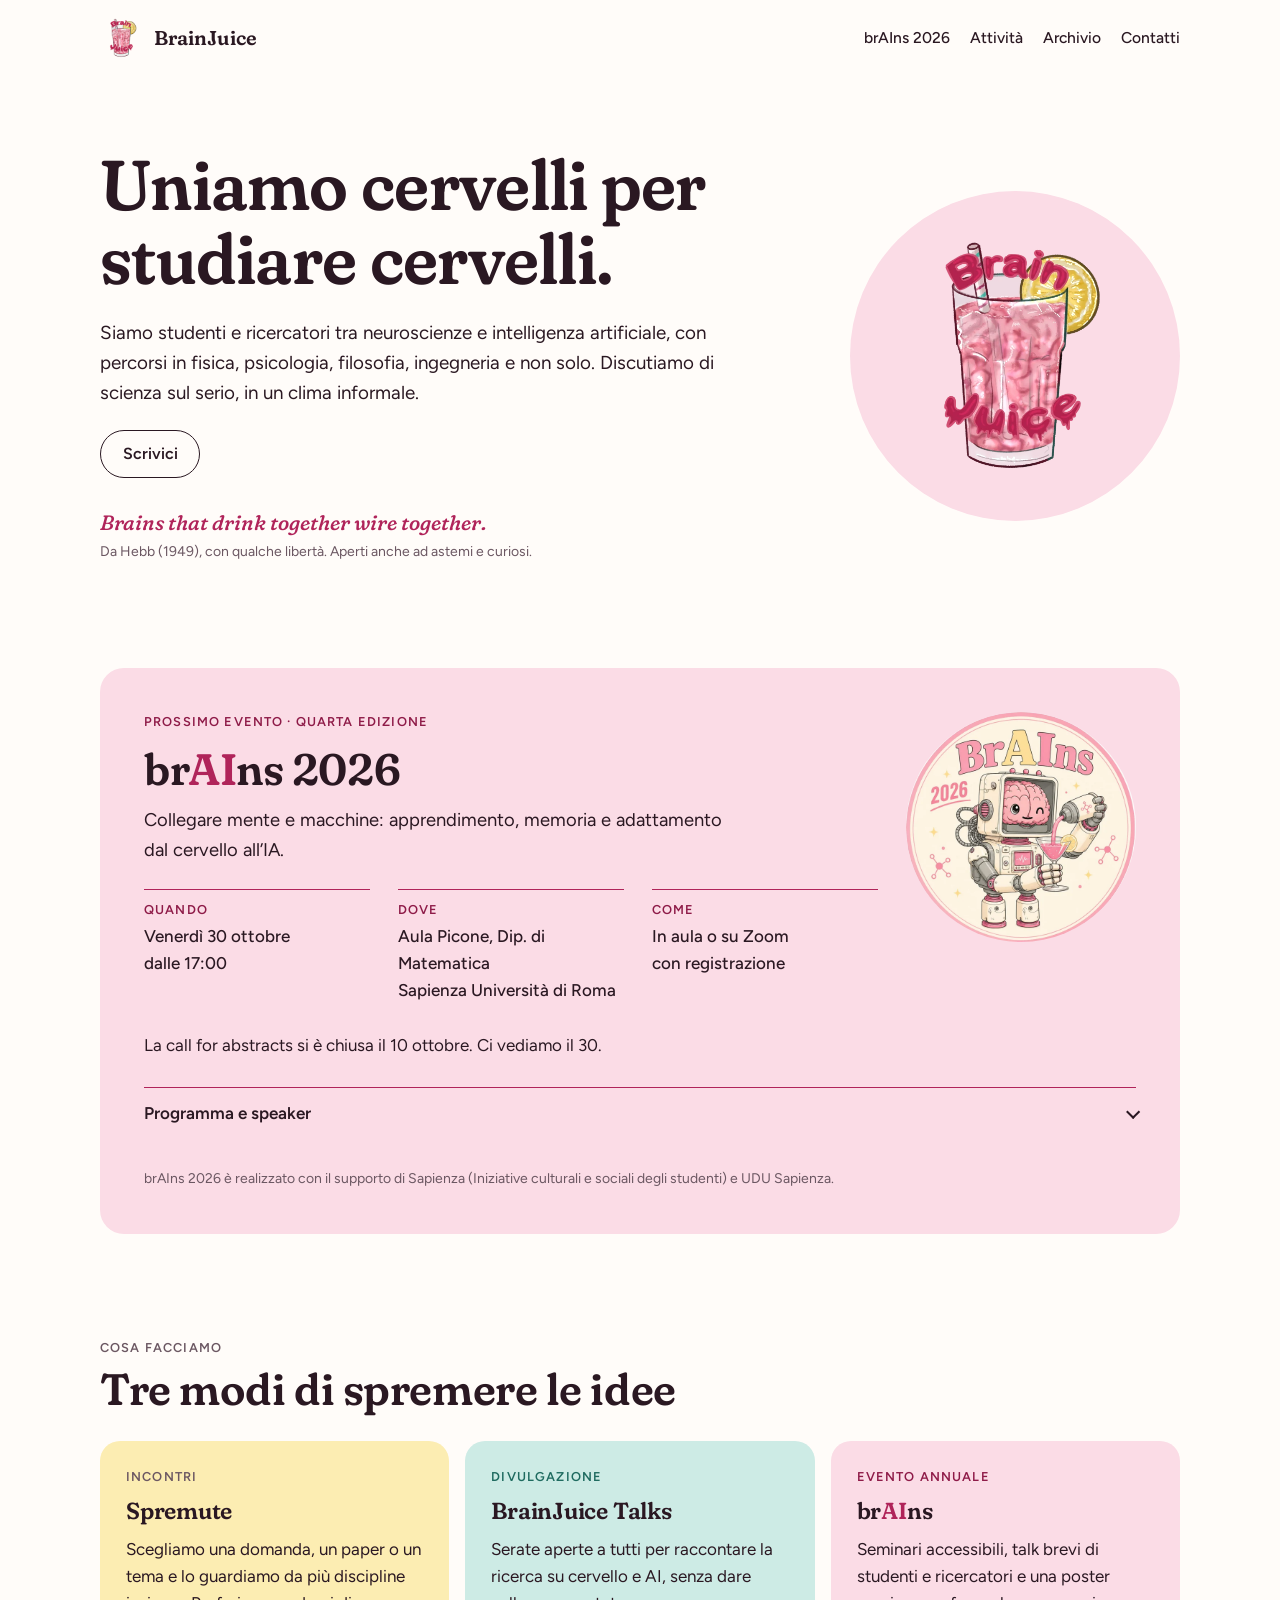
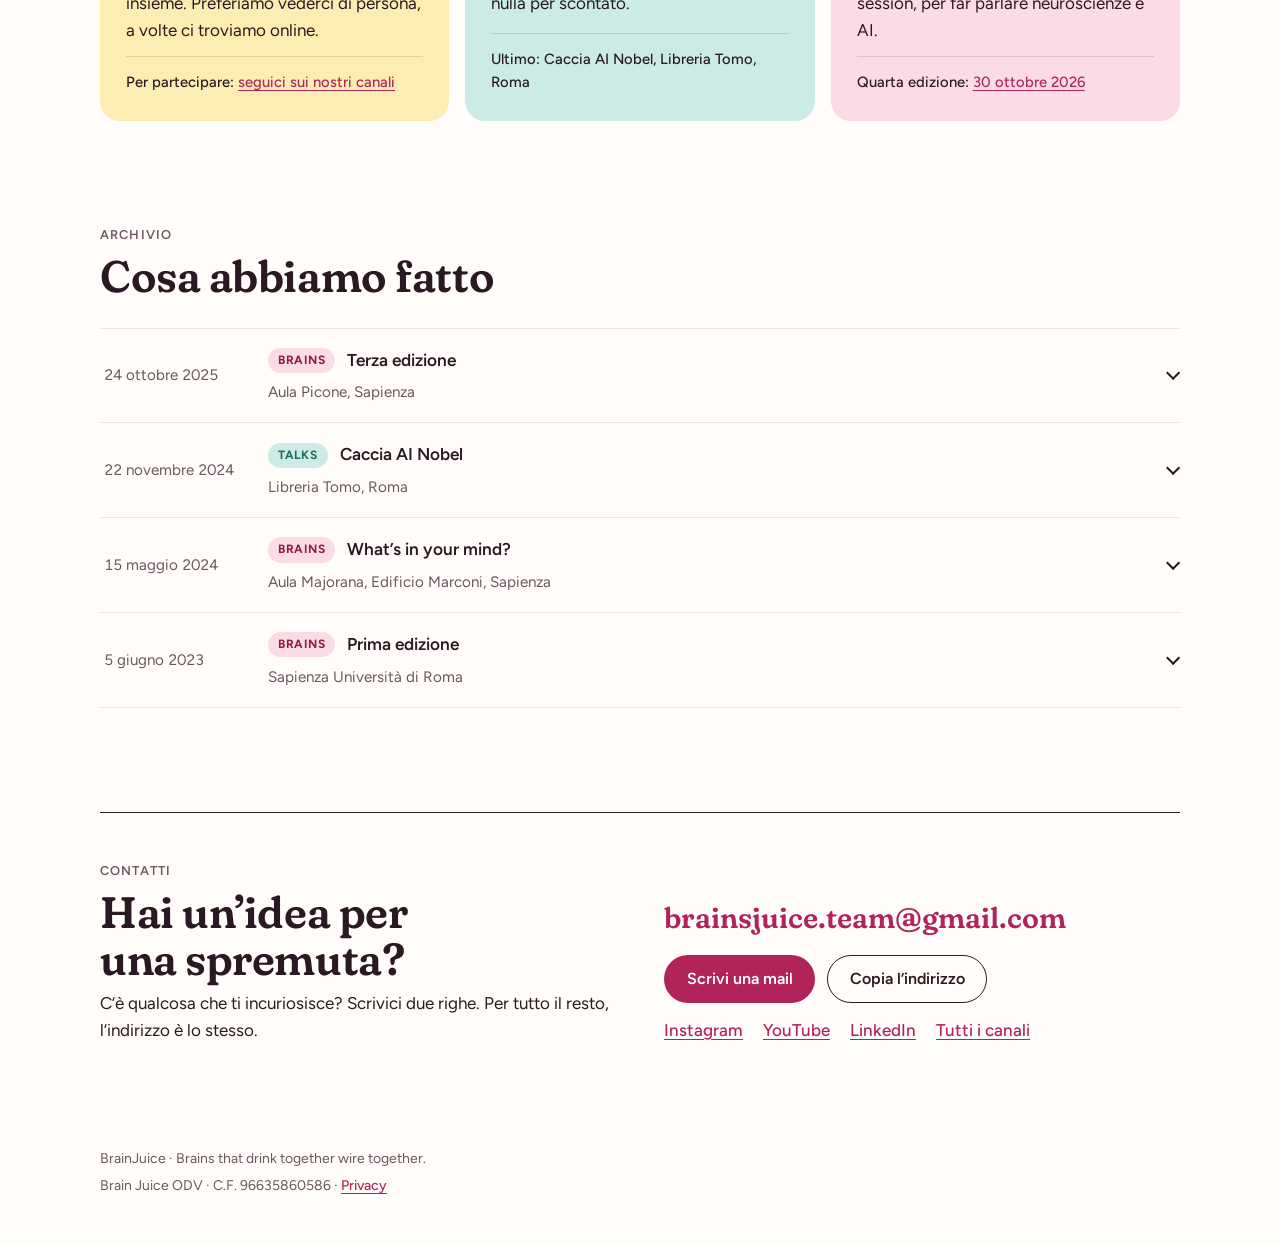
==== index.html @ 9ec5a57c "Reword the contact section around proposing a spremuta The closing section now asks for ideas for a " ====
<!doctype html>
<html lang="it">
<head>
  <meta charset="utf-8">
  <meta name="viewport" content="width=device-width, initial-scale=1, viewport-fit=cover">
  <title>BrainJuice Club</title>
  <meta name="description" content="BrainJuice: studenti e ricercatori tra neuroscienze e intelligenza artificiale. Spremute, BrainJuice Talks e brAIns, l'evento annuale.">
  <meta name="theme-color" content="#FBDCE6">
  <meta property="og:type" content="website">
  <meta property="og:title" content="BrainJuice Club">
  <meta property="og:description" content="Uniamo cervelli per studiare cervelli. Studenti e ricercatori tra neuroscienze e intelligenza artificiale.">
  <meta property="og:url" content="https://brainsjuice.github.io/">
  <meta property="og:image" content="https://brainsjuice.github.io/assets/img/og-image.jpg">
  <link rel="icon" href="assets/img/favicon-32.png" sizes="32x32" type="image/png">
  <link rel="apple-touch-icon" href="assets/img/apple-touch-icon.png">
  <link rel="stylesheet" href="assets/css/style.css">
  <script src="assets/js/main.js" defer></script>
</head>
<body>
<div class="page">
  <header class="site-head" id="top">
    <a class="brand" href="#top"><img src="assets/img/logo.webp" alt="" width="44" height="44">BrainJuice</a>
    <nav aria-label="Sezioni">
      <a href="#brains">brAIns 2026</a>
      <a href="#attivita">Attività</a>
      <a href="#archivio">Archivio</a>
      <a href="#contatti">Contatti</a>
    </nav>
  </header>

  <main class="flow">
    <section class="hero" aria-labelledby="hero-title">
      <div class="hero-text">
        <h1 id="hero-title">Uniamo cervelli per studiare cervelli.</h1>
        <p class="lede">Siamo studenti e ricercatori tra neuroscienze e intelligenza artificiale, con percorsi in fisica, psicologia, filosofia, ingegneria e non solo. Discutiamo di scienza sul serio, in un clima informale.</p>
        <div class="actions">
          <a class="btn btn-primary" href="https://forms.gle/KwpeU439AntMQkzZ6" target="_blank" rel="noopener" data-until="2026-10-30">Prenota il posto a brAIns 2026</a>
          <a class="btn btn-ghost" href="#contatti">Scrivici</a>
        </div>
        <p class="motto"><span lang="en">Brains that drink together wire together.</span><small>Da Hebb (1949), con qualche libertà. Aperti anche ad astemi e curiosi.</small></p>
      </div>
      <div class="hero-mark"><img src="assets/img/logo.webp" width="512" height="512" alt="Logo BrainJuice: un cervello rosa dentro un bicchiere, con cannuccia e fetta di limone"></div>
    </section>

    <!-- PROSSIMO EVENTO
         Date in formato AAAA-MM-GG:
         - data-deadline = scadenza della call for abstracts (dopo quella data la call sparisce e appare il messaggio di chiusura)
         - data-until    = giorno dell'evento (dopo quella data spariscono i pulsanti di prenotazione)
         Quando l'evento è passato, spostalo nell'archivio e aggiorna questo blocco con il successivo. -->
    <section id="brains" class="panel panel-pink" aria-labelledby="brains-title">
      <div class="panel-grid">
        <div class="panel-main">
          <p class="eyebrow">Prossimo evento · quarta edizione</p>
          <h2 id="brains-title">br<span class="ai">AI</span>ns 2026</h2>
          <p class="theme">Collegare mente e macchine: apprendimento, memoria e adattamento dal cervello all’IA.</p>
          <dl class="facts">
            <div><dt>Quando</dt><dd>Venerdì 30 ottobre<br>dalle 17:00</dd></div>
            <div><dt>Dove</dt><dd>Aula Picone, Dip. di Matematica<br>Sapienza Università di Roma</dd></div>
            <div><dt>Come</dt><dd>In aula o su Zoom<br>con registrazione</dd></div>
          </dl>
          <div class="actions" data-until="2026-10-30">
            <a class="btn btn-primary" href="https://forms.gle/KwpeU439AntMQkzZ6" target="_blank" rel="noopener">Prenota il tuo posto</a>
          </div>
          <p class="support" data-until="2026-10-30">I posti in aula sono limitati e vanno in ordine di iscrizione: se l’aula si riempie, si partecipa da remoto. Il link Zoom arriva per mail il giorno prima.</p>
        </div>
        <img class="panel-art" src="assets/img/brains-2026.webp" width="640" height="640" alt="Illustrazione di brAIns 2026: un robot con un cervello sorridente al posto dello schermo versa una bevanda rosa">
      </div>

      <div class="call" data-deadline="2026-10-10" data-copy-scope>
        <div class="call-head"><strong>Call for abstracts aperta</strong><span class="pill">fino al 10 ottobre · <span data-days>mancano 8 giorni</span></span></div>
        <p>Manda titolo e abstract a <span class="email">brainsjuice.team@gmail.com</span>. Nella mail scrivi se vuoi presentare solo un poster o essere considerato anche per uno dei due talk brevi da 10 minuti.</p>
        <div class="actions">
          <a class="btn btn-ghost" href="mailto:brainsjuice.team@gmail.com?subject=Abstract%20brAIns%202026">Scrivi la mail con l’abstract</a>
          <button class="btn btn-ghost" type="button" id="copy-call" data-copy="brainsjuice.team@gmail.com">Copia l’indirizzo</button>
        </div>
      </div>
      <p class="call-closed" data-after-deadline hidden>La call for abstracts si è chiusa il 10 ottobre. Ci vediamo il 30.</p>

      <details class="program">
        <summary>Programma e speaker</summary>
        <ol class="timeline">
          <li><time datetime="2026-10-30T17:00">17:00</time>
            <div><strong>Seminari</strong>
              <div class="talk"><span>Vivaldo Moscatelli <em>· Banca d’Italia, EFI</em></span><em>Per una nuova ecologia della mente: delega cognitiva, autonomia e apprendimento nella società aumentata</em></div>
              <div class="talk"><span>Eleonora Russo <em>· The BioRobotics Institute, Scuola Superiore Sant’Anna di Pisa</em></span><em>Studio del codice neurale: estrazione di pattern funzionali dai dati sperimentali</em></div>
            </div></li>
          <li><time datetime="2026-10-30T18:15">18:15</time><div><strong>Student talks</strong><div class="talk"><em>Due talk brevi selezionati dalla call</em></div></div></li>
          <li><time datetime="2026-10-30T18:45">18:45</time><div><strong>Poster session</strong></div></li>
        </ol>
      </details>
      <p class="support">brAIns 2026 è realizzato con il supporto di Sapienza (Iniziative culturali e sociali degli studenti) e UDU Sapienza.</p>
    </section>

    <section id="attivita" aria-labelledby="att-title">
      <div class="sec-head">
        <p class="eyebrow">Cosa facciamo</p>
        <h2 id="att-title">Tre modi di spremere le idee</h2>
      </div>
      <div class="formats">
        <article class="card card-lemon">
          <p class="eyebrow">Incontri</p>
          <h3>Spremute</h3>
          <p>Scegliamo una domanda, un paper o un tema e lo guardiamo da più discipline insieme. Preferiamo vederci di persona, a volte ci troviamo online.</p>
          <p class="foot">Per partecipare: <a href="https://linktr.ee/brainsjuiceclub" target="_blank" rel="noopener">seguici sui nostri canali</a></p>
        </article>
        <article class="card card-mint">
          <p class="eyebrow">Divulgazione</p>
          <h3>BrainJuice Talks</h3>
          <p>Serate aperte a tutti per raccontare la ricerca su cervello e AI, senza dare nulla per scontato.</p>
          <p class="foot">Ultimo: Caccia AI Nobel, Libreria Tomo, Roma</p>
        </article>
        <article class="card card-pink">
          <p class="eyebrow">Evento annuale</p>
          <h3>br<span class="ai">AI</span>ns</h3>
          <p>Seminari accessibili, talk brevi di studenti e ricercatori e una poster session, per far parlare neuroscienze e AI.</p>
          <p class="foot">Quarta edizione: <a href="#brains">30 ottobre 2026</a></p>
        </article>
      </div>
    </section>

    <!-- FOTO
         Metti le foto in assets/img/foto/ (consigliato: .webp o .jpg, lato lungo 1200px).
         Sostituisci ogni <div class="ph"> con <img src="assets/img/foto/nome.webp" alt="descrizione"> e togli "hidden" dalla sezione. -->
    <section aria-labelledby="foto-title" hidden>
      <div class="sec-head">
        <p class="eyebrow">Dal vivo</p>
        <h2 id="foto-title">Com’è una serata BrainJuice</h2>
      </div>
      <div class="photos" aria-hidden="true">
        <div class="ph">Foto: una spremuta</div>
        <div class="ph">Foto: poster session brAIns 2025</div>
        <div class="ph">Foto: Caccia AI Nobel da Tomo</div>
      </div>
    </section>

    <section id="archivio" aria-labelledby="arch-title">
      <div class="sec-head">
        <p class="eyebrow">Archivio</p>
        <h2 id="arch-title">Cosa abbiamo fatto</h2>
      </div>
      <!-- ARCHIVIO
           Per aggiungere un evento copia un <li> e mettilo in cima (dal più recente al più vecchio).
           Etichette: chip-pink = brAIns, chip-mint = Talks, chip-lemon = Spremute. -->
      <ol class="archive">
        <li><details>
          <summary><time class="a-date" datetime="2025-10-24">24 ottobre 2025</time>
            <span class="a-main"><span class="chip chip-pink">brAIns</span><span class="a-title">Terza edizione</span><span class="a-place">Aula Picone, Sapienza</span></span></summary>
          <div class="a-body"><p>Talk di Emanuele Rodolà, Francesco Pappone e Bianca Silva, talk partecipativi e poster session.</p></div>
        </details></li>
        <li><details>
          <summary><time class="a-date" datetime="2024-11-22">22 novembre 2024</time>
            <span class="a-main"><span class="chip chip-mint">Talks</span><span class="a-title">Caccia AI Nobel</span><span class="a-place">Libreria Tomo, Roma</span></span></summary>
          <div class="a-body"><p>Passato, presente e futuro dell’AI attraverso i vincitori dei premi Nobel legati all’intelligenza artificiale.</p></div>
        </details></li>
        <li><details>
          <summary><time class="a-date" datetime="2024-05-15">15 maggio 2024</time>
            <span class="a-main"><span class="chip chip-pink">brAIns</span><span class="a-title">What’s in your mind?</span><span class="a-place">Aula Majorana, Edificio Marconi, Sapienza</span></span></summary>
          <div class="a-body">
            <p>La rappresentazione dell’informazione nel cervello e nell’AI.</p>
            <ul>
              <li>Michele Migliore: Funzioni cognitive emergenti nei modelli data-driven di regioni cerebrali</li>
              <li>Alessandro Treves: L’albero filogenetico delle reti neurali</li>
              <li>Fiora Pirri: La forza delle rappresentazioni latenti nell’AI</li>
            </ul>
            <p>A seguire aperitivo sul piazzale di Fisica.</p>
          </div>
        </details></li>
        <li><details>
          <summary><time class="a-date" datetime="2023-06-05">5 giugno 2023</time>
            <span class="a-main"><span class="chip chip-pink">brAIns</span><span class="a-title">Prima edizione</span><span class="a-place">Sapienza Università di Roma</span></span></summary>
          <div class="a-body"><p>Cristiano Capone, Matteo Negri, Stefano Ferraina e Nicola De Cao su apprendimento, creatività, ragionamento e sogno.</p></div>
        </details></li>
      </ol>
    </section>

    <section id="contatti" class="contact" aria-labelledby="contact-title">
      <div class="sec-head" style="margin:0">
        <p class="eyebrow">Contatti</p>
        <h2 id="contact-title">Hai un’idea per una spremuta?</h2>
        <p>C’è qualcosa che ti incuriosisce? Scrivici due righe. Per tutto il resto, l’indirizzo è lo stesso.</p>
      </div>
      <div class="contact-mail" data-copy-scope>
        <span class="email">brainsjuice.team@gmail.com</span>
        <div class="actions">
          <a class="btn btn-primary" href="mailto:brainsjuice.team@gmail.com">Scrivi una mail</a>
          <button class="btn btn-ghost" type="button" id="copy-contact" data-copy="brainsjuice.team@gmail.com">Copia l’indirizzo</button>
        </div>
        <p class="channels">
          <a href="https://www.instagram.com/brainjuiceclub/" target="_blank" rel="noopener">Instagram</a>
          <a href="https://www.youtube.com/@BrainJuiceClub/videos" target="_blank" rel="noopener">YouTube</a>
          <a href="https://www.linkedin.com/in/brain-juice-ba6860300/" target="_blank" rel="noopener">LinkedIn</a>
          <a href="https://linktr.ee/brainsjuiceclub" target="_blank" rel="noopener">Tutti i canali</a>
        </p>
      </div>
    </section>
  </main>

  <!-- PIÈ DI PAGINA
       Nome dell'associazione con la sigla ODV (obbligatoria per chi è iscritto al RUNTS in quella sezione) e codice fiscale.
       Lo stesso nome compare in privacy.html. -->
  <footer class="foot-note">
    <p>BrainJuice · <span lang="en">Brains that drink together wire together.</span></p>
    <p>Brain Juice ODV · C.F. 96635860586 · <a href="privacy.html">Privacy</a></p>
  </footer>
</div>
</body>
</html>
---- assets/css/style.css ----
/* Layout: one calm column. Each format owns one colour (brAIns pink, Spremute lemon, Talks mint),
   and that colour follows it into cards, the event panel and the archive chips. Light theme only, by choice.
   All colours live in the tokens below: to restyle the site, change only this block. */
/* Caratteri ospitati nel sito (licenza SIL OFL, vedi assets/fonts/): nessuna richiesta a server esterni. */
@font-face{font-family:"Figtree";font-style:normal;font-weight:300 900;font-display:swap;src:url("../fonts/figtree-latin-wght-normal.woff2") format("woff2")}
@font-face{font-family:"Fraunces";font-style:normal;font-weight:100 900;font-display:swap;src:url("../fonts/fraunces-latin-full-normal.woff2") format("woff2")}
@font-face{font-family:"Fraunces";font-style:italic;font-weight:100 900;font-display:swap;src:url("../fonts/fraunces-latin-full-italic.woff2") format("woff2")}

:root{
  --bg:#FFFCF9;
  --ink:#2A1822;
  --ink-soft:#6B5762;
  --line:#EFE2E7;
  --raspberry:#B0245A;
  --raspberry-deep:#8E1B48;
  --pink:#FBDCE6;
  --lemon:#FCEDB2;
  --mint:#CDEBE5;
  --mint-ink:#1F6B60;
  --white:#FFFFFF;
  --hero-disc:var(--pink);
  --panel-bg:var(--pink);--panel-fg:var(--ink);--panel-soft:var(--raspberry-deep);--panel-rule:var(--raspberry);--panel-muted:var(--ink-soft);--panel-ai:var(--raspberry);
  --panel-btn-bg:var(--raspberry);--panel-btn-fg:var(--white);--panel-btn-hover-bg:var(--raspberry-deep);--panel-btn-hover-fg:var(--white);
  --card-spremute:var(--lemon);--card-talks:var(--mint);--card-brains:var(--pink);
  --edge-spremute:transparent;--edge-talks:transparent;--edge-brains:transparent;
  --chip-brains-bg:var(--pink);--chip-brains-fg:var(--raspberry-deep);
  --chip-talks-bg:var(--mint);--chip-talks-fg:var(--mint-ink);
  --chip-spremute-bg:var(--lemon);--chip-spremute-fg:var(--ink);
  --pill-bg:var(--lemon);
  --f-display:"Fraunces","Iowan Old Style",Georgia,serif;
  --f-body:"Figtree",system-ui,-apple-system,"Segoe UI",Roboto,sans-serif;
  --r-panel:24px;
  --r-card:20px;
  --gutter:clamp(16px,4vw,32px);
  --max:1080px;
  color-scheme:light;
}
*,*::before,*::after{box-sizing:border-box}
[hidden]{display:none!important}
html{scroll-behavior:smooth}
@media (prefers-reduced-motion:reduce){html{scroll-behavior:auto}}
body{margin:0;padding-inline:var(--gutter);background:var(--bg);color:var(--ink);font:400 1.0625rem/1.6 var(--f-body);-webkit-font-smoothing:antialiased;text-rendering:optimizeLegibility}
img{max-width:100%;height:auto;display:block}
a{color:var(--raspberry);text-underline-offset:3px}
a:hover{color:var(--raspberry-deep)}
:focus-visible{outline:3px solid var(--raspberry);outline-offset:3px;border-radius:6px}
h1,h2,h3{font-family:var(--f-display);font-variation-settings:"SOFT" 100;font-weight:600;line-height:1.05;letter-spacing:-.01em;margin:0;text-wrap:balance;color:var(--ink)}
h1{font-size:clamp(2.5rem,1.4rem + 4.6vw,4.4rem)}
h2{font-size:clamp(1.9rem,1.3rem + 2.4vw,2.75rem)}
h3{font-size:1.45rem}
p{margin:0}
.ai{color:var(--raspberry)}
.page{max-width:var(--max);margin-inline:auto;display:flex;flex-direction:column;gap:clamp(56px,9vw,104px);padding-block:0 48px}
.flow{display:flex;flex-direction:column;gap:clamp(56px,9vw,104px)}
.page>.site-head{margin-bottom:calc(-1 * clamp(40px,7vw,80px))}

/* Header */
.site-head{display:flex;flex-wrap:wrap;align-items:center;justify-content:space-between;gap:12px 24px;padding-block:16px}
.brand{display:flex;align-items:center;gap:10px;text-decoration:none;color:var(--ink);font-family:var(--f-display);font-variation-settings:"SOFT" 100;font-weight:600;font-size:1.25rem}
.brand img{width:44px;height:44px}
.site-head nav{display:flex;flex-wrap:wrap;gap:4px 20px}
.site-head nav a{color:var(--ink);text-decoration:none;font-weight:500;font-size:.975rem;padding-block:6px}
.site-head nav a:hover{color:var(--raspberry);text-decoration:underline}

/* Buttons */
.actions{display:flex;flex-wrap:wrap;gap:12px}
.btn{display:inline-flex;align-items:center;justify-content:center;min-height:48px;padding:0 1.35rem;border-radius:999px;font:600 1rem/1.2 var(--f-body);text-decoration:none;cursor:pointer;border:1.5px solid transparent;text-align:center}
.btn-primary{background:var(--raspberry);color:var(--white)}
.btn-primary:hover{background:var(--raspberry-deep);color:var(--white)}
.btn-ghost{background:transparent;color:var(--ink);border-color:var(--ink)}
.btn-ghost:hover{background:var(--ink);color:var(--bg)}

/* Hero */
.hero{display:grid;grid-template-columns:minmax(0,1.35fr) minmax(0,.65fr);gap:clamp(24px,5vw,64px);align-items:center;padding-top:clamp(16px,4vw,48px)}
.hero-text{display:flex;flex-direction:column;gap:22px;min-width:0}
.lede{font-size:1.175rem;max-width:34em;color:var(--ink)}
.motto{display:flex;flex-direction:column;gap:2px;padding-top:6px}
.motto span{font-family:var(--f-display);font-variation-settings:"SOFT" 100;font-style:italic;font-weight:500;font-size:1.3rem;color:var(--raspberry)}
.motto small{font-size:.875rem;color:var(--ink-soft)}
.hero-mark{aspect-ratio:1;max-width:100%;border-radius:50%;background:var(--hero-disc);display:grid;place-items:center}
.hero-mark img{width:80%}

/* Section headings */
.sec-head{display:flex;flex-direction:column;gap:8px;margin-bottom:28px}
.eyebrow{font-size:.8rem;font-weight:600;letter-spacing:.09em;text-transform:uppercase;color:var(--ink-soft)}

/* brAIns panel */
.panel{border-radius:var(--r-panel);padding:clamp(22px,4vw,44px);display:flex;flex-direction:column;gap:28px}
.panel-pink{background:var(--panel-bg);color:var(--panel-fg)}
.panel-pink h2{color:var(--panel-fg)}
.panel-pink .eyebrow{color:var(--panel-soft)}
.panel-pink .ai{color:var(--panel-ai)}
.panel-pink .support{color:var(--panel-muted)}
.panel-pink :focus-visible{outline-color:var(--panel-fg)}
.panel-main .btn-primary{background:var(--panel-btn-bg);color:var(--panel-btn-fg)}
.panel-main .btn-primary:hover{background:var(--panel-btn-hover-bg);color:var(--panel-btn-hover-fg)}
.panel-grid{display:grid;grid-template-columns:minmax(0,1fr) auto;gap:28px;align-items:start}
.panel-main{display:flex;flex-direction:column;gap:14px;min-width:0}
.theme{font-size:1.15rem;max-width:32em}
.panel-art{width:clamp(140px,22vw,230px);border-radius:50%}
.facts{display:grid;grid-template-columns:repeat(3,minmax(0,1fr));gap:16px 28px;margin:10px 0 0}
.facts div{display:flex;flex-direction:column;gap:2px;border-top:1.5px solid var(--panel-rule);padding-top:10px}
.facts dt{font-size:.8rem;font-weight:600;letter-spacing:.09em;text-transform:uppercase;color:var(--panel-soft)}
.facts dd{margin:0;font-weight:500}
.call{background:var(--bg);color:var(--ink);border-radius:var(--r-card);padding:clamp(18px,3vw,28px);display:flex;flex-direction:column;gap:14px}
.call :focus-visible{outline-color:var(--raspberry)}
.call-head{display:flex;flex-wrap:wrap;align-items:center;gap:8px 14px}
.call-head strong{font-family:var(--f-display);font-variation-settings:"SOFT" 100;font-weight:600;font-size:1.35rem}
.pill{display:inline-block;background:var(--pill-bg);color:var(--ink);font-size:.875rem;font-weight:600;padding:4px 12px;border-radius:999px;font-variant-numeric:tabular-nums}
.email{font-weight:600;color:var(--ink);word-break:break-word}
.program summary,.archive summary{list-style:none;cursor:pointer}
.program summary::-webkit-details-marker,.archive summary::-webkit-details-marker{display:none}
.program summary{display:flex;justify-content:space-between;align-items:center;gap:12px;font-weight:600;padding:12px 0;border-top:1.5px solid var(--panel-rule);min-height:48px}
.program summary::after,.archive summary::after{content:"";width:10px;height:10px;border-right:2px solid currentColor;border-bottom:2px solid currentColor;transform:rotate(45deg) translateY(-3px);transition:transform .2s;flex:none}
details[open]>summary::after{transform:rotate(-135deg) translate(-2px,-2px)}
.timeline{list-style:none;margin:8px 0 0;padding:0;display:flex;flex-direction:column;gap:18px}
.timeline li{display:grid;grid-template-columns:4.5rem minmax(0,1fr);gap:12px}
.timeline time{font-weight:700;font-variant-numeric:tabular-nums;color:var(--panel-soft)}
.talk{display:flex;flex-direction:column;gap:2px;margin-top:8px}
.talk em{font-style:normal;color:var(--panel-muted)}
.support{font-size:.875rem;color:var(--ink-soft)}

/* Formats */
.formats{display:grid;grid-template-columns:repeat(3,minmax(0,1fr));gap:16px}
.card{border-radius:var(--r-card);border:2px solid transparent;padding:24px;display:flex;flex-direction:column;gap:12px;min-width:0}
.card-lemon{background:var(--card-spremute);border-color:var(--edge-spremute)}
.card-mint{background:var(--card-talks);border-color:var(--edge-talks)}
.card-pink{background:var(--card-brains);border-color:var(--edge-brains)}
.card .foot{margin-top:auto;padding-top:14px;border-top:1px solid rgba(42,24,34,.14);font-size:.925rem;font-weight:500}
.card-mint .eyebrow{color:var(--mint-ink)}
.card-pink .eyebrow{color:var(--raspberry-deep)}

/* Photos */
.photos{display:grid;grid-template-columns:repeat(3,minmax(0,1fr));gap:12px}
.ph{aspect-ratio:4/5;max-width:100%;border:1.5px dashed var(--line);border-radius:16px;display:flex;align-items:flex-end;padding:12px;color:var(--ink-soft);font-size:.825rem;background:repeating-linear-gradient(135deg,transparent 0 10px,rgba(176,36,90,.035) 10px 20px)}
.ph-note{margin-top:12px;font-size:.875rem;color:var(--ink-soft)}

/* Archive */
.archive{list-style:none;margin:0;padding:0;border-bottom:1px solid var(--line)}
.archive li{border-top:1px solid var(--line)}
.archive summary{display:grid;grid-template-columns:9rem minmax(0,1fr) auto;gap:6px 20px;align-items:center;padding:18px 4px;min-height:56px}
.archive summary:hover .a-title{color:var(--raspberry)}
.a-date{font-variant-numeric:tabular-nums;color:var(--ink-soft);font-size:.95rem}
.a-main{display:flex;flex-wrap:wrap;align-items:center;gap:6px 12px;min-width:0}
.a-title{font-weight:600;font-size:1.075rem}
.a-place{color:var(--ink-soft);font-size:.95rem;width:100%}
.chip{font-size:.75rem;font-weight:700;letter-spacing:.06em;text-transform:uppercase;padding:3px 10px;border-radius:999px}
.chip-pink{background:var(--chip-brains-bg);color:var(--chip-brains-fg)}
.chip-mint{background:var(--chip-talks-bg);color:var(--chip-talks-fg)}
.chip-lemon{background:var(--chip-spremute-bg);color:var(--chip-spremute-fg)}
.a-body{padding:0 4px 22px calc(9rem + 24px);display:flex;flex-direction:column;gap:8px;max-width:calc(9rem + 24px + 38em)}
.a-body ul{margin:0;padding-left:1.1em}

/* Contact */
.contact{display:grid;grid-template-columns:minmax(0,1fr) minmax(0,1fr);gap:24px 48px;align-items:end;border-top:1.5px solid var(--ink);padding-top:clamp(28px,5vw,48px)}
.contact-mail{display:flex;flex-direction:column;gap:14px;min-width:0}
.contact-mail .email{font-family:var(--f-display);font-variation-settings:"SOFT" 100;font-weight:600;font-size:clamp(1.25rem,1rem + 1.4vw,1.8rem);color:var(--raspberry)}
.channels{display:flex;flex-wrap:wrap;gap:8px 20px;font-weight:500}
.foot-note{font-size:.875rem;color:var(--ink-soft);display:flex;flex-direction:column;gap:4px}
.foot-note a{font-weight:500}

/* Pagine di solo testo (privacy) */
.prose{display:flex;flex-direction:column;gap:28px;max-width:40em;padding-top:clamp(16px,4vw,48px)}
.prose h1{font-size:clamp(2.2rem,1.5rem + 3vw,3.2rem)}
.prose h2{font-size:1.45rem}
.prose section{display:flex;flex-direction:column;gap:8px}
.prose .notice{background:var(--lemon);border-radius:var(--r-card);padding:16px 20px;font-weight:500}
.prose .todo{background:var(--lemon);border-radius:6px;padding:0 4px}

/* Narrow screens */
@media (max-width:760px){
  .hero{grid-template-columns:1fr}
  .hero-mark{order:-1;width:150px}
  .panel-grid{grid-template-columns:1fr}
  .panel-art{order:-1;width:130px}
  .facts{grid-template-columns:1fr}
  .formats{grid-template-columns:1fr}
  .archive summary{grid-template-columns:minmax(0,1fr) auto}
  .a-date{grid-column:1}
  .a-main{grid-column:1}
  .archive summary::after{grid-column:2;grid-row:1 / span 2}
  .a-body{padding-left:4px}
  .contact{grid-template-columns:1fr}
}
@media (prefers-reduced-motion:reduce){*{transition:none!important}}
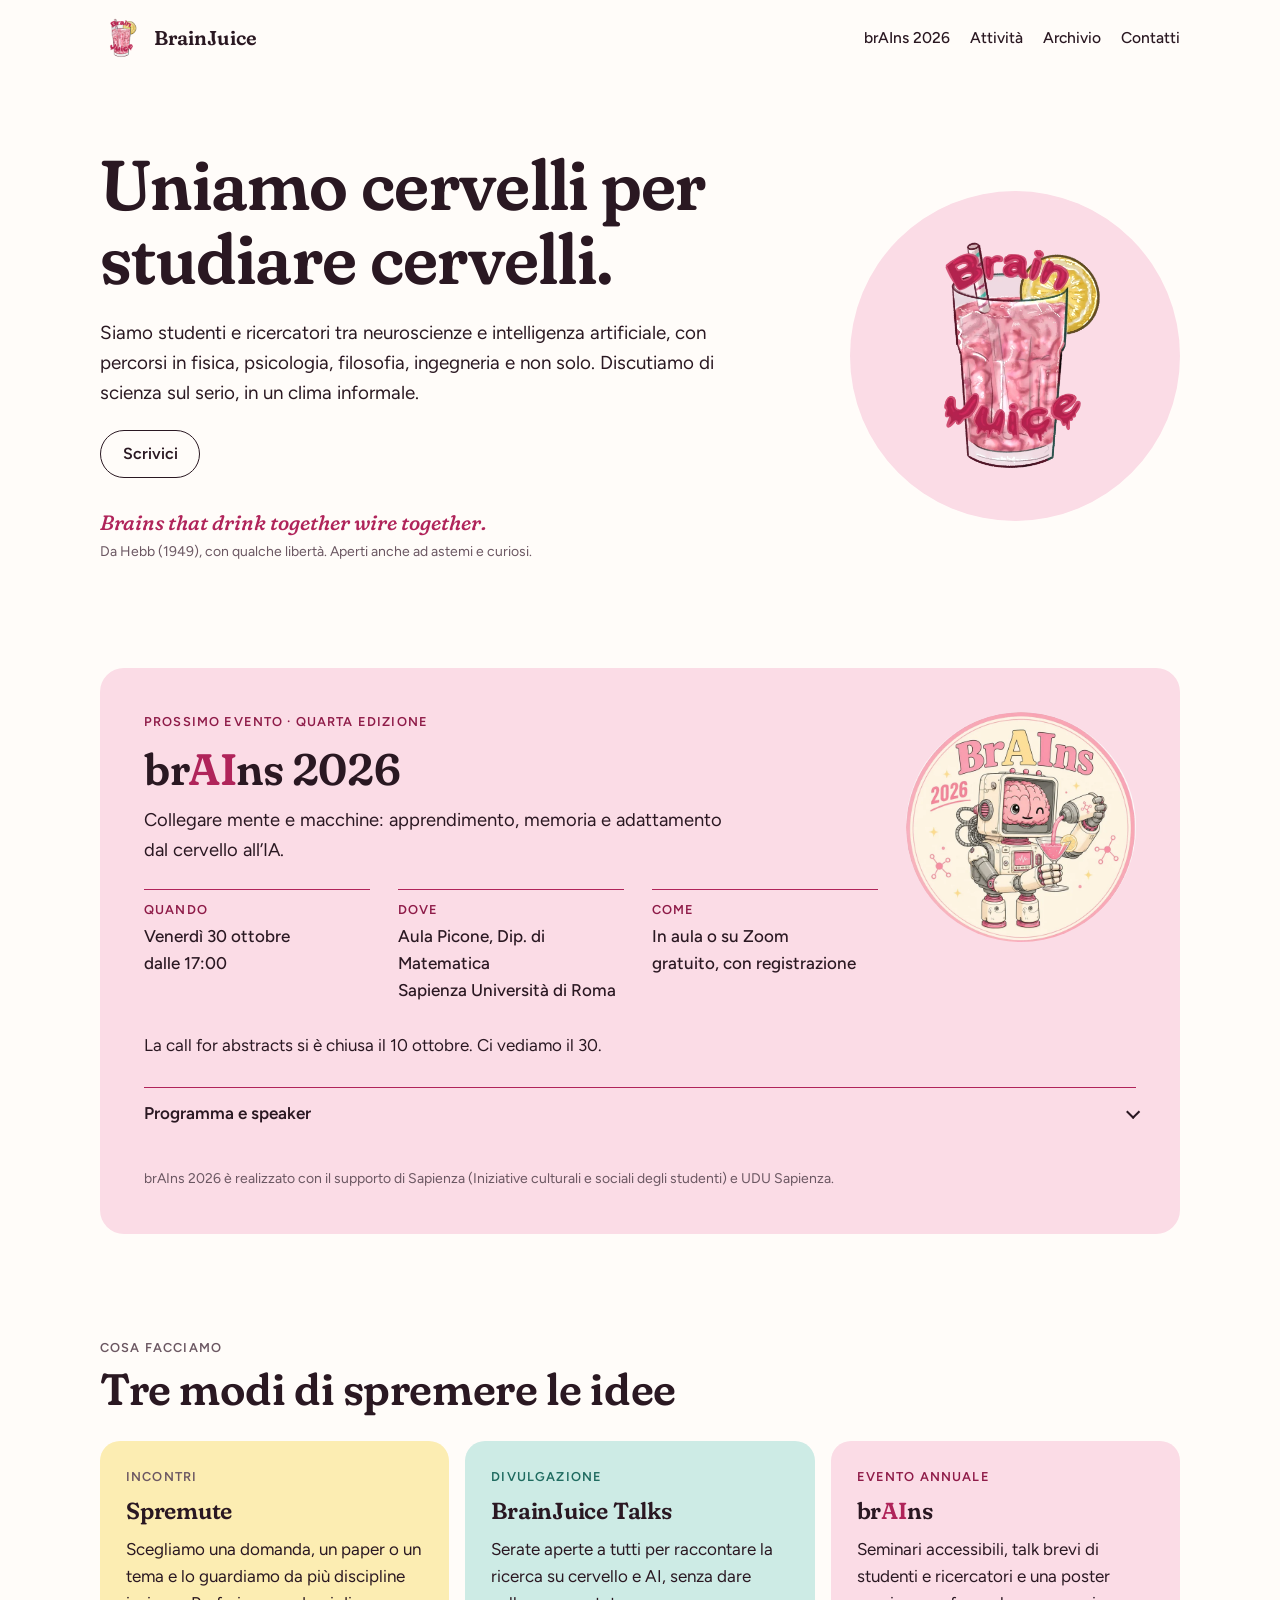
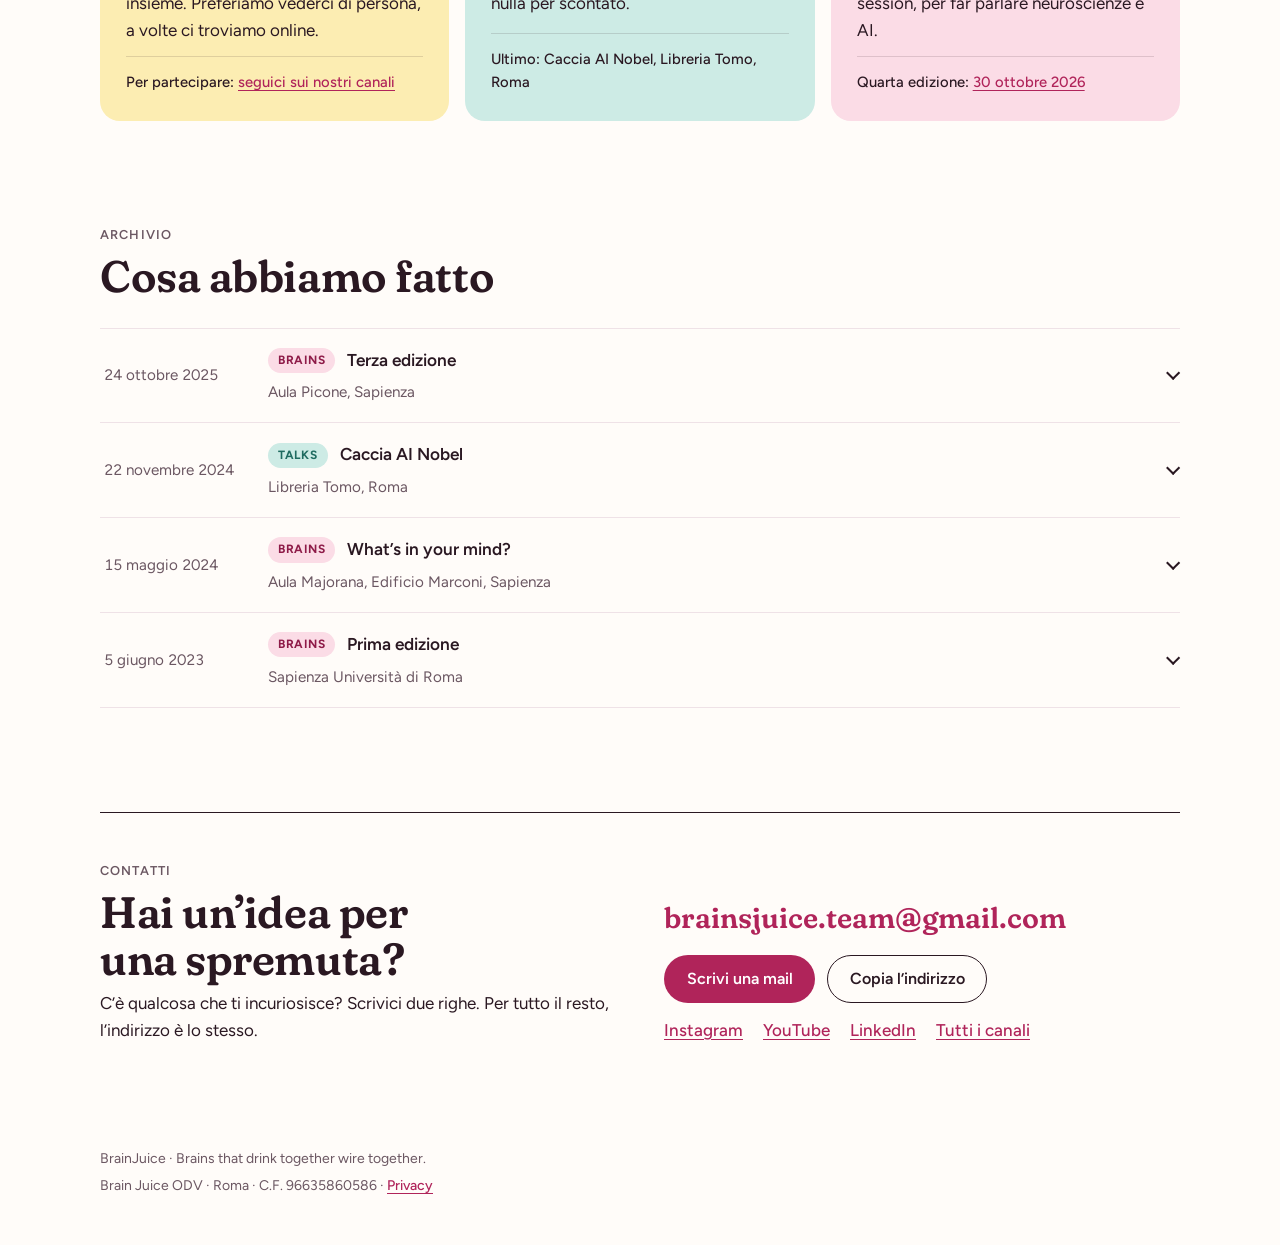
==== commit d5979dd3: "Mark brAIns 2026 as free and add the city to the footer - The event panel and the structured data no" ====
--- a/index.html
+++ b/index.html
@@ -3,18 +3,133 @@
 <head>
   <meta charset="utf-8">
   <meta name="viewport" content="width=device-width, initial-scale=1, viewport-fit=cover">
-  <title>BrainJuice Club</title>
-  <meta name="description" content="BrainJuice: studenti e ricercatori tra neuroscienze e intelligenza artificiale. Spremute, BrainJuice Talks e brAIns, l'evento annuale.">
+  <title>BrainJuice Club · Neuroscienze e AI a Roma</title>
+  <meta name="description" content="BrainJuice: studenti e ricercatori tra neuroscienze e intelligenza artificiale, a Roma. Spremute, BrainJuice Talks e brAIns, il nostro evento annuale.">
+  <link rel="canonical" href="https://brainsjuice.github.io/">
   <meta name="theme-color" content="#FBDCE6">
   <meta property="og:type" content="website">
-  <meta property="og:title" content="BrainJuice Club">
+  <meta property="og:site_name" content="BrainJuice Club">
+  <meta property="og:locale" content="it_IT">
+  <meta property="og:title" content="BrainJuice Club · Neuroscienze e AI a Roma">
   <meta property="og:description" content="Uniamo cervelli per studiare cervelli. Studenti e ricercatori tra neuroscienze e intelligenza artificiale.">
   <meta property="og:url" content="https://brainsjuice.github.io/">
   <meta property="og:image" content="https://brainsjuice.github.io/assets/img/og-image.jpg">
+  <meta property="og:image:width" content="1200">
+  <meta property="og:image:height" content="630">
+  <meta property="og:image:alt" content="Logo BrainJuice: un cervello rosa dentro un bicchiere">
+  <meta name="twitter:card" content="summary_large_image">
   <link rel="icon" href="assets/img/favicon-32.png" sizes="32x32" type="image/png">
   <link rel="apple-touch-icon" href="assets/img/apple-touch-icon.png">
+  <link rel="preload" href="assets/fonts/figtree-latin-wght-normal.woff2" as="font" type="font/woff2" crossorigin>
+  <link rel="preload" href="assets/fonts/fraunces-latin-full-normal.woff2" as="font" type="font/woff2" crossorigin>
   <link rel="stylesheet" href="assets/css/style.css">
   <script src="assets/js/main.js" defer></script>
+  <!-- DATI PER I MOTORI DI RICERCA
+       Descrivono l'associazione e il prossimo evento a Google. Non si vedono nella pagina.
+       Quando cambi l'evento nel blocco PROSSIMO EVENTO, aggiorna anche la parte "Event" qui sotto
+       (nome, data, luogo, relatori) oppure cancellala se non c'è un evento in programma. -->
+  <script type="application/ld+json">
+  {
+    "@context": "https://schema.org",
+    "@graph": [
+      {
+        "@type": "Organization",
+        "@id": "https://brainsjuice.github.io/#organization",
+        "name": "BrainJuice Club",
+        "legalName": "Brain Juice ODV",
+        "alternateName": [
+          "BrainJuice",
+          "Brain Juice"
+        ],
+        "url": "https://brainsjuice.github.io/",
+        "logo": "https://brainsjuice.github.io/assets/img/logo.png",
+        "description": "Studenti e ricercatori tra neuroscienze e intelligenza artificiale.",
+        "email": "brainsjuice.team@gmail.com",
+        "taxID": "96635860586",
+        "sameAs": [
+          "https://www.instagram.com/brainjuiceclub/",
+          "https://www.youtube.com/@BrainJuiceClub",
+          "https://www.linkedin.com/in/brain-juice-ba6860300/",
+          "https://linktr.ee/brainsjuiceclub"
+        ],
+        "address": {
+          "@type": "PostalAddress",
+          "addressLocality": "Roma",
+          "addressCountry": "IT"
+        }
+      },
+      {
+        "@type": "WebSite",
+        "@id": "https://brainsjuice.github.io/#website",
+        "url": "https://brainsjuice.github.io/",
+        "name": "BrainJuice Club",
+        "inLanguage": "it",
+        "publisher": {
+          "@id": "https://brainsjuice.github.io/#organization"
+        }
+      },
+      {
+        "@type": "Event",
+        "@id": "https://brainsjuice.github.io/#brains-2026",
+        "name": "brAIns 2026",
+        "description": "Quarta edizione di brAIns. Collegare mente e macchine: apprendimento, memoria e adattamento dal cervello all’IA. Seminari, talk brevi e poster session.",
+        "startDate": "2026-10-30T17:00:00+01:00",
+        "eventStatus": "https://schema.org/EventScheduled",
+        "eventAttendanceMode": "https://schema.org/MixedEventAttendanceMode",
+        "inLanguage": "it",
+        "image": [
+          "https://brainsjuice.github.io/assets/img/brains-2026.webp"
+        ],
+        "url": "https://brainsjuice.github.io/#brains",
+        "location": [
+          {
+            "@type": "Place",
+            "name": "Aula Picone, Dipartimento di Matematica, Sapienza Università di Roma",
+            "address": {
+              "@type": "PostalAddress",
+              "streetAddress": "Piazzale Aldo Moro 5",
+              "postalCode": "00185",
+              "addressLocality": "Roma",
+              "addressCountry": "IT"
+            }
+          },
+          {
+            "@type": "VirtualLocation",
+            "url": "https://forms.gle/KwpeU439AntMQkzZ6"
+          }
+        ],
+        "organizer": {
+          "@id": "https://brainsjuice.github.io/#organization"
+        },
+        "performer": [
+          {
+            "@type": "Person",
+            "name": "Vivaldo Moscatelli",
+            "affiliation": {
+              "@type": "Organization",
+              "name": "Banca d’Italia, EFI"
+            }
+          },
+          {
+            "@type": "Person",
+            "name": "Eleonora Russo",
+            "affiliation": {
+              "@type": "Organization",
+              "name": "The BioRobotics Institute, Scuola Superiore Sant’Anna di Pisa"
+            }
+          }
+        ],
+        "isAccessibleForFree": true,
+        "offers": {
+          "@type": "Offer",
+          "price": "0",
+          "priceCurrency": "EUR",
+          "url": "https://forms.gle/KwpeU439AntMQkzZ6"
+        }
+      }
+    ]
+  }
+  </script>
 </head>
 <body>
 <div class="page">
@@ -56,7 +171,7 @@
           <dl class="facts">
             <div><dt>Quando</dt><dd>Venerdì 30 ottobre<br>dalle 17:00</dd></div>
             <div><dt>Dove</dt><dd>Aula Picone, Dip. di Matematica<br>Sapienza Università di Roma</dd></div>
-            <div><dt>Come</dt><dd>In aula o su Zoom<br>con registrazione</dd></div>
+            <div><dt>Come</dt><dd>In aula o su Zoom<br>gratuito, con registrazione</dd></div>
           </dl>
           <div class="actions" data-until="2026-10-30">
             <a class="btn btn-primary" href="https://forms.gle/KwpeU439AntMQkzZ6" target="_blank" rel="noopener">Prenota il tuo posto</a>
@@ -200,7 +315,7 @@
        Lo stesso nome compare in privacy.html. -->
   <footer class="foot-note">
     <p>BrainJuice · <span lang="en">Brains that drink together wire together.</span></p>
-    <p>Brain Juice ODV · C.F. 96635860586 · <a href="privacy.html">Privacy</a></p>
+    <p>Brain Juice ODV · Roma · C.F. 96635860586 · <a href="privacy.html">Privacy</a></p>
   </footer>
 </div>
 </body>
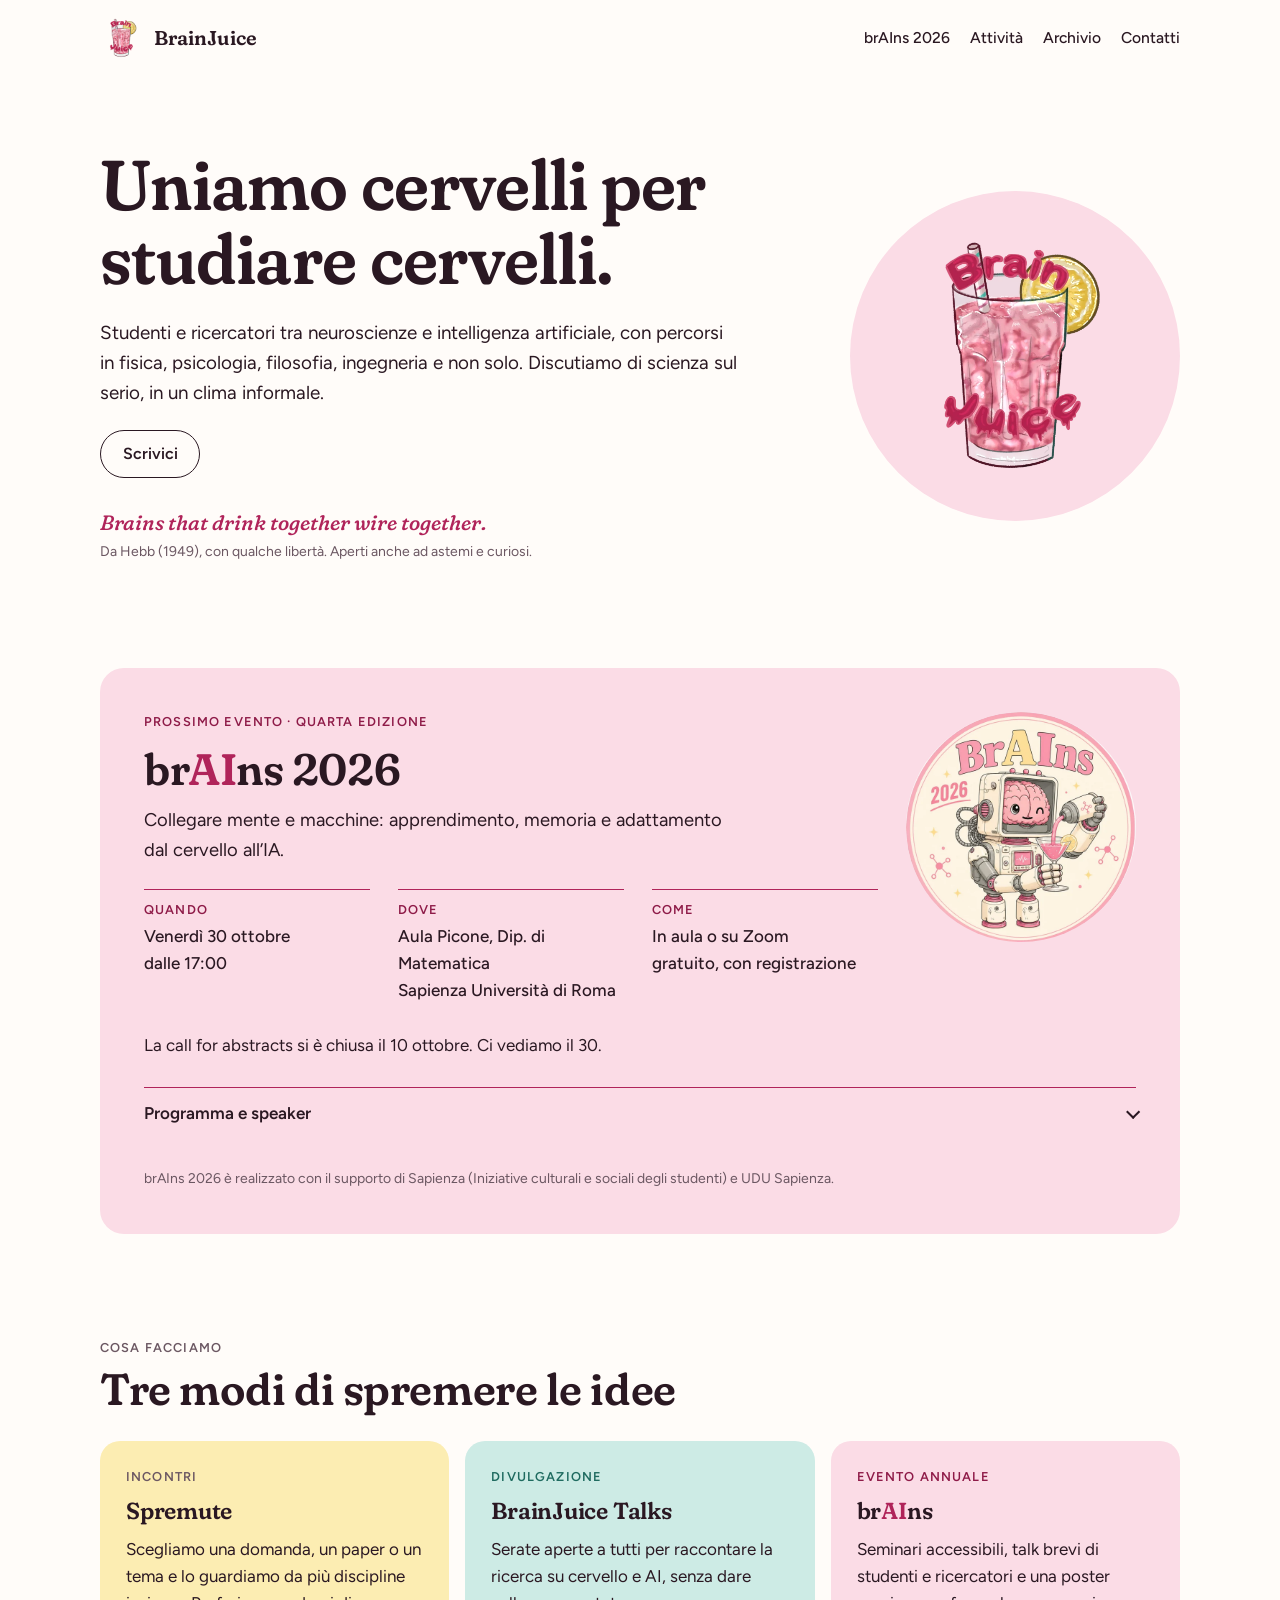
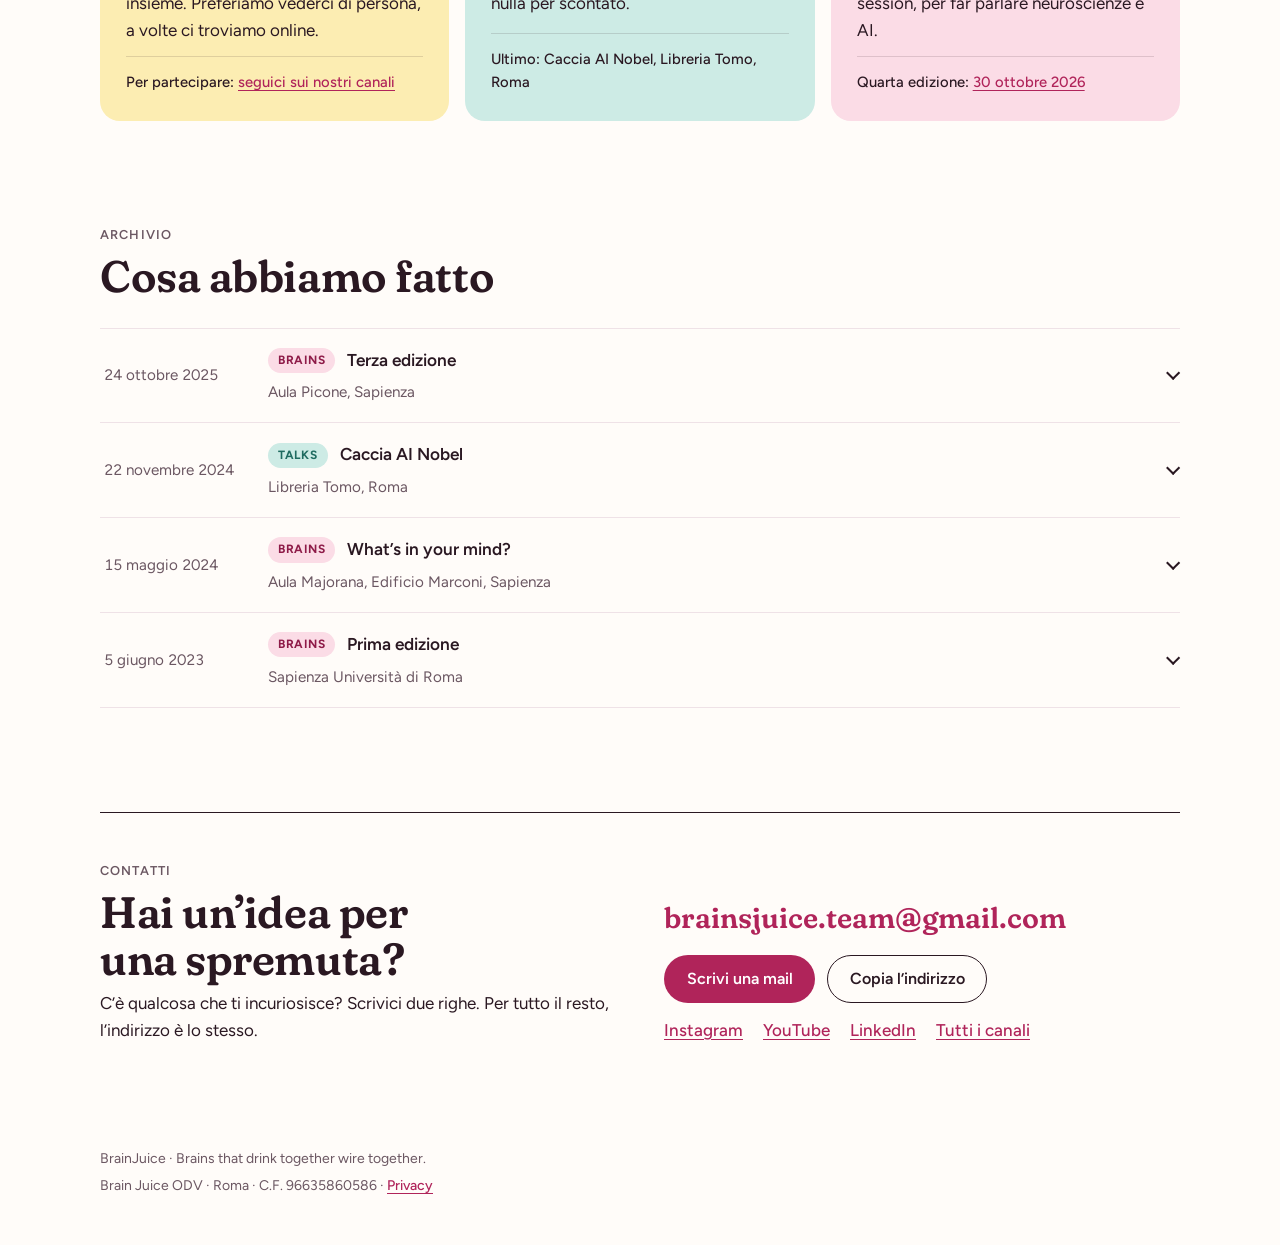
==== commit 249f49c4: "Small fixes on privacy and text" ====
--- a/index.html
+++ b/index.html
@@ -147,7 +147,7 @@
     <section class="hero" aria-labelledby="hero-title">
       <div class="hero-text">
         <h1 id="hero-title">Uniamo cervelli per studiare cervelli.</h1>
-        <p class="lede">Siamo studenti e ricercatori tra neuroscienze e intelligenza artificiale, con percorsi in fisica, psicologia, filosofia, ingegneria e non solo. Discutiamo di scienza sul serio, in un clima informale.</p>
+        <p class="lede">Studenti e ricercatori tra neuroscienze e intelligenza artificiale, con percorsi in fisica, psicologia, filosofia, ingegneria e non solo. Discutiamo di scienza sul serio, in un clima informale.</p>
         <div class="actions">
           <a class="btn btn-primary" href="https://forms.gle/KwpeU439AntMQkzZ6" target="_blank" rel="noopener" data-until="2026-10-30">Prenota il posto a brAIns 2026</a>
           <a class="btn btn-ghost" href="#contatti">Scrivici</a>
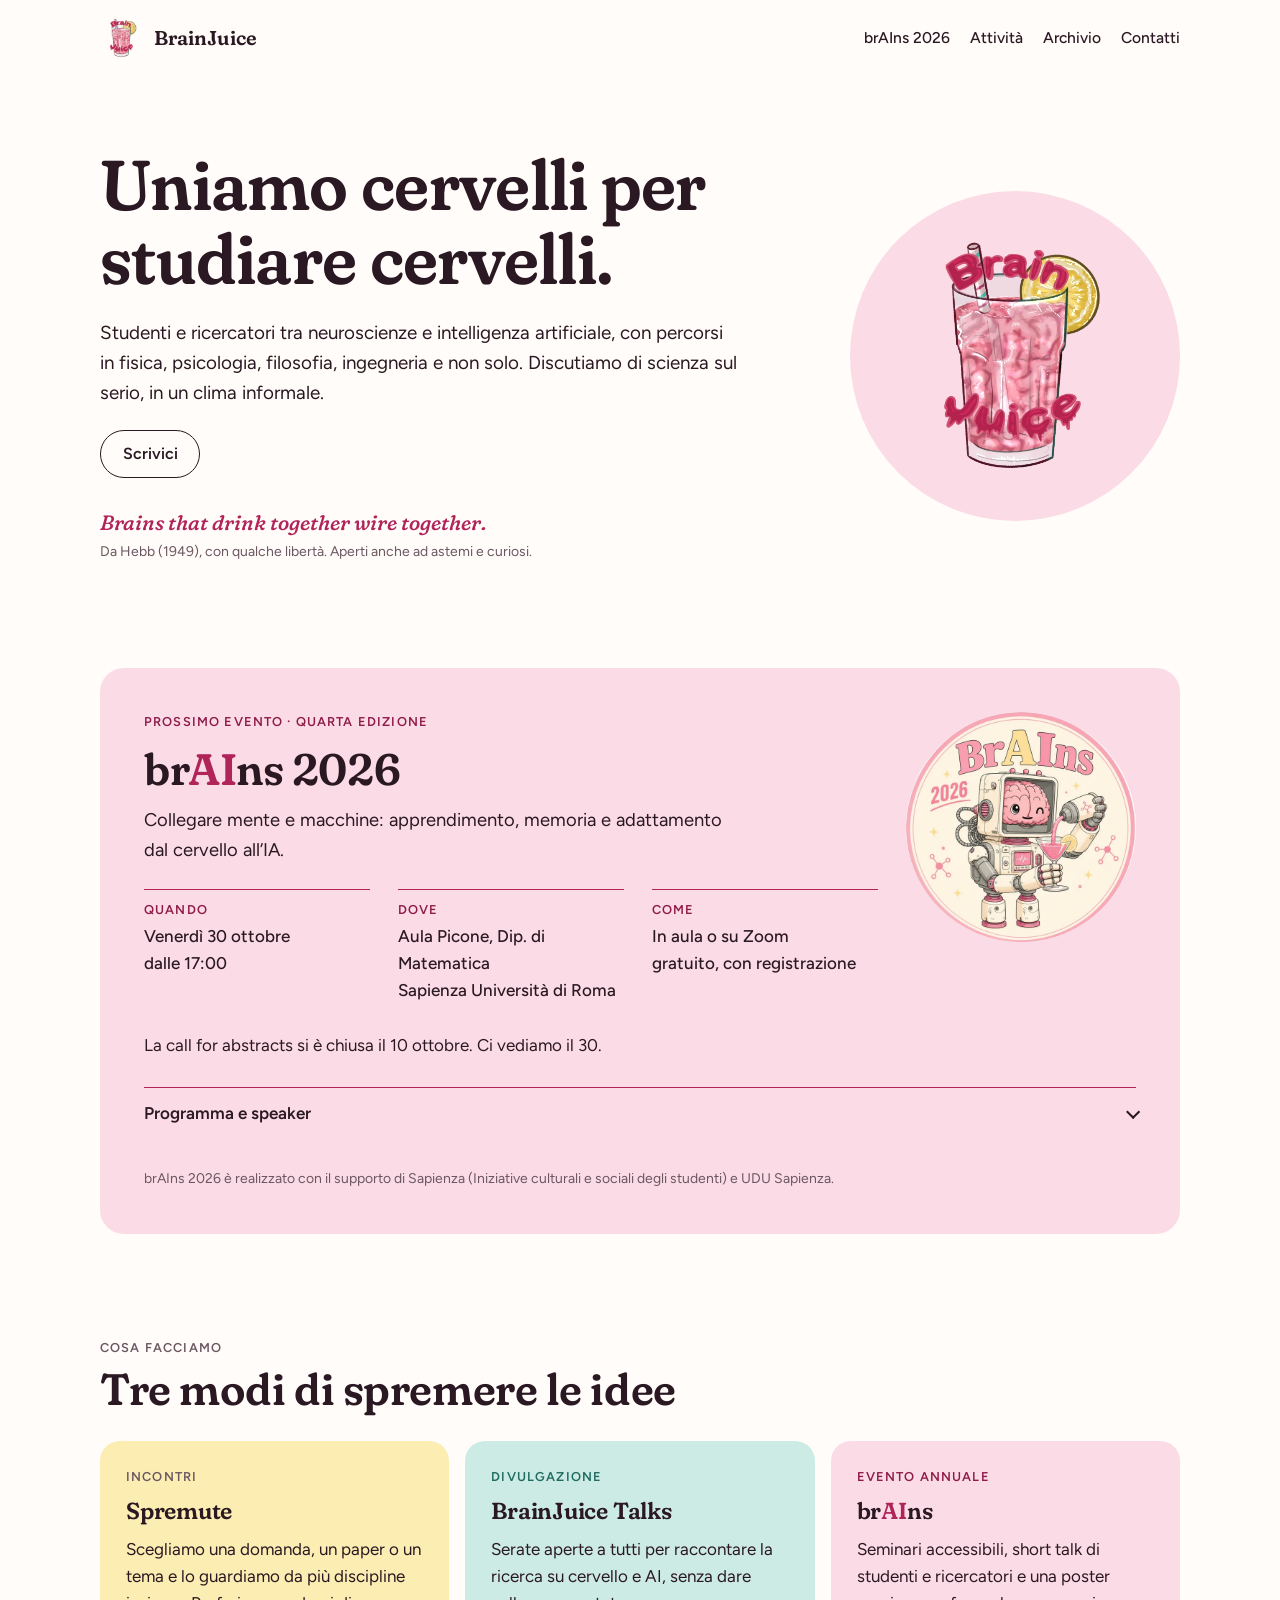
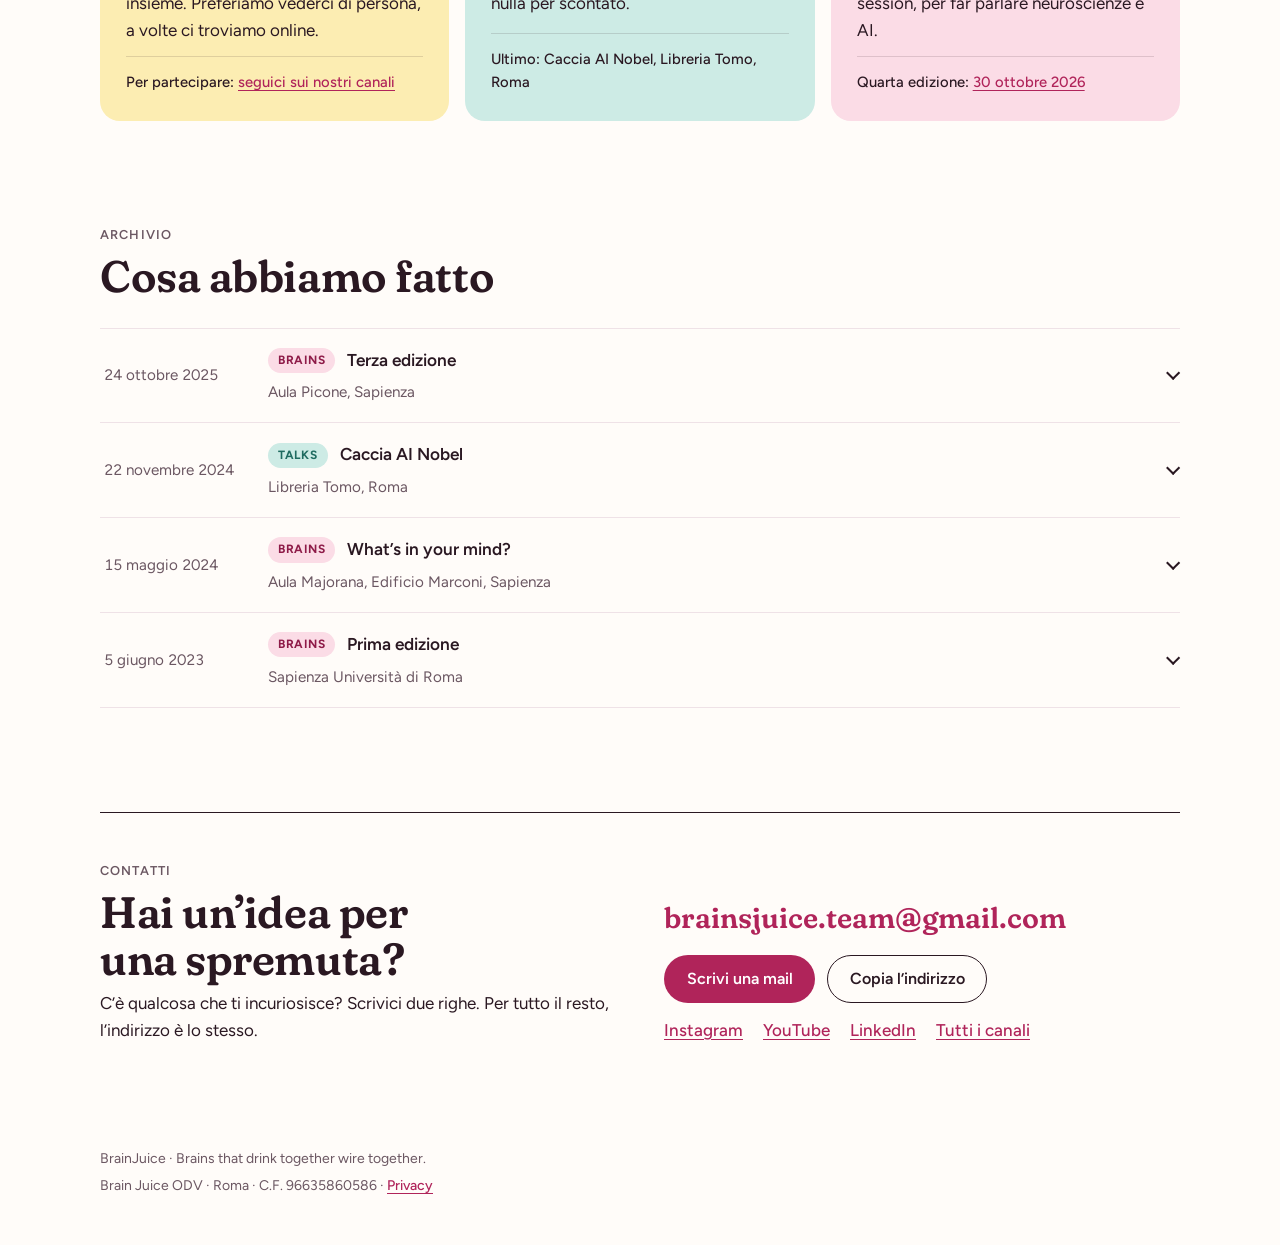
==== commit d7e45045: "Describe short talks without a fixed number The call and the programme no longer promise two talks: " ====
--- a/index.html
+++ b/index.html
@@ -72,7 +72,7 @@
         "@type": "Event",
         "@id": "https://brainsjuice.github.io/#brains-2026",
         "name": "brAIns 2026",
-        "description": "Quarta edizione di brAIns. Collegare mente e macchine: apprendimento, memoria e adattamento dal cervello all’IA. Seminari, talk brevi e poster session.",
+        "description": "Quarta edizione di brAIns. Collegare mente e macchine: apprendimento, memoria e adattamento dal cervello all’IA. Seminari, short talk e poster session.",
         "startDate": "2026-10-30T17:00:00+01:00",
         "eventStatus": "https://schema.org/EventScheduled",
         "eventAttendanceMode": "https://schema.org/MixedEventAttendanceMode",
@@ -183,7 +183,7 @@
 
       <div class="call" data-deadline="2026-10-10" data-copy-scope>
         <div class="call-head"><strong>Call for abstracts aperta</strong><span class="pill">fino al 10 ottobre · <span data-days>mancano 8 giorni</span></span></div>
-        <p>Manda titolo e abstract a <span class="email">brainsjuice.team@gmail.com</span>. Nella mail scrivi se vuoi presentare solo un poster o essere considerato anche per uno dei due talk brevi da 10 minuti.</p>
+        <p>Manda titolo e abstract a <span class="email">brainsjuice.team@gmail.com</span>. Nella mail scrivi se vuoi presentare solo un poster o essere considerato anche per uno short talk. Gli short talk sono selezionati tra i partecipanti alla poster session.</p>
         <div class="actions">
           <a class="btn btn-ghost" href="mailto:brainsjuice.team@gmail.com?subject=Abstract%20brAIns%202026">Scrivi la mail con l’abstract</a>
           <button class="btn btn-ghost" type="button" id="copy-call" data-copy="brainsjuice.team@gmail.com">Copia l’indirizzo</button>
@@ -199,7 +199,7 @@
               <div class="talk"><span>Vivaldo Moscatelli <em>· Banca d’Italia, EFI</em></span><em>Per una nuova ecologia della mente: delega cognitiva, autonomia e apprendimento nella società aumentata</em></div>
               <div class="talk"><span>Eleonora Russo <em>· The BioRobotics Institute, Scuola Superiore Sant’Anna di Pisa</em></span><em>Studio del codice neurale: estrazione di pattern funzionali dai dati sperimentali</em></div>
             </div></li>
-          <li><time datetime="2026-10-30T18:15">18:15</time><div><strong>Student talks</strong><div class="talk"><em>Due talk brevi selezionati dalla call</em></div></div></li>
+          <li><time datetime="2026-10-30T18:15">18:15</time><div><strong>Short talks</strong><div class="talk"><em>Selezionati tra i partecipanti alla poster session</em></div></div></li>
           <li><time datetime="2026-10-30T18:45">18:45</time><div><strong>Poster session</strong></div></li>
         </ol>
       </details>
@@ -227,7 +227,7 @@
         <article class="card card-pink">
           <p class="eyebrow">Evento annuale</p>
           <h3>br<span class="ai">AI</span>ns</h3>
-          <p>Seminari accessibili, talk brevi di studenti e ricercatori e una poster session, per far parlare neuroscienze e AI.</p>
+          <p>Seminari accessibili, short talk di studenti e ricercatori e una poster session, per far parlare neuroscienze e AI.</p>
           <p class="foot">Quarta edizione: <a href="#brains">30 ottobre 2026</a></p>
         </article>
       </div>
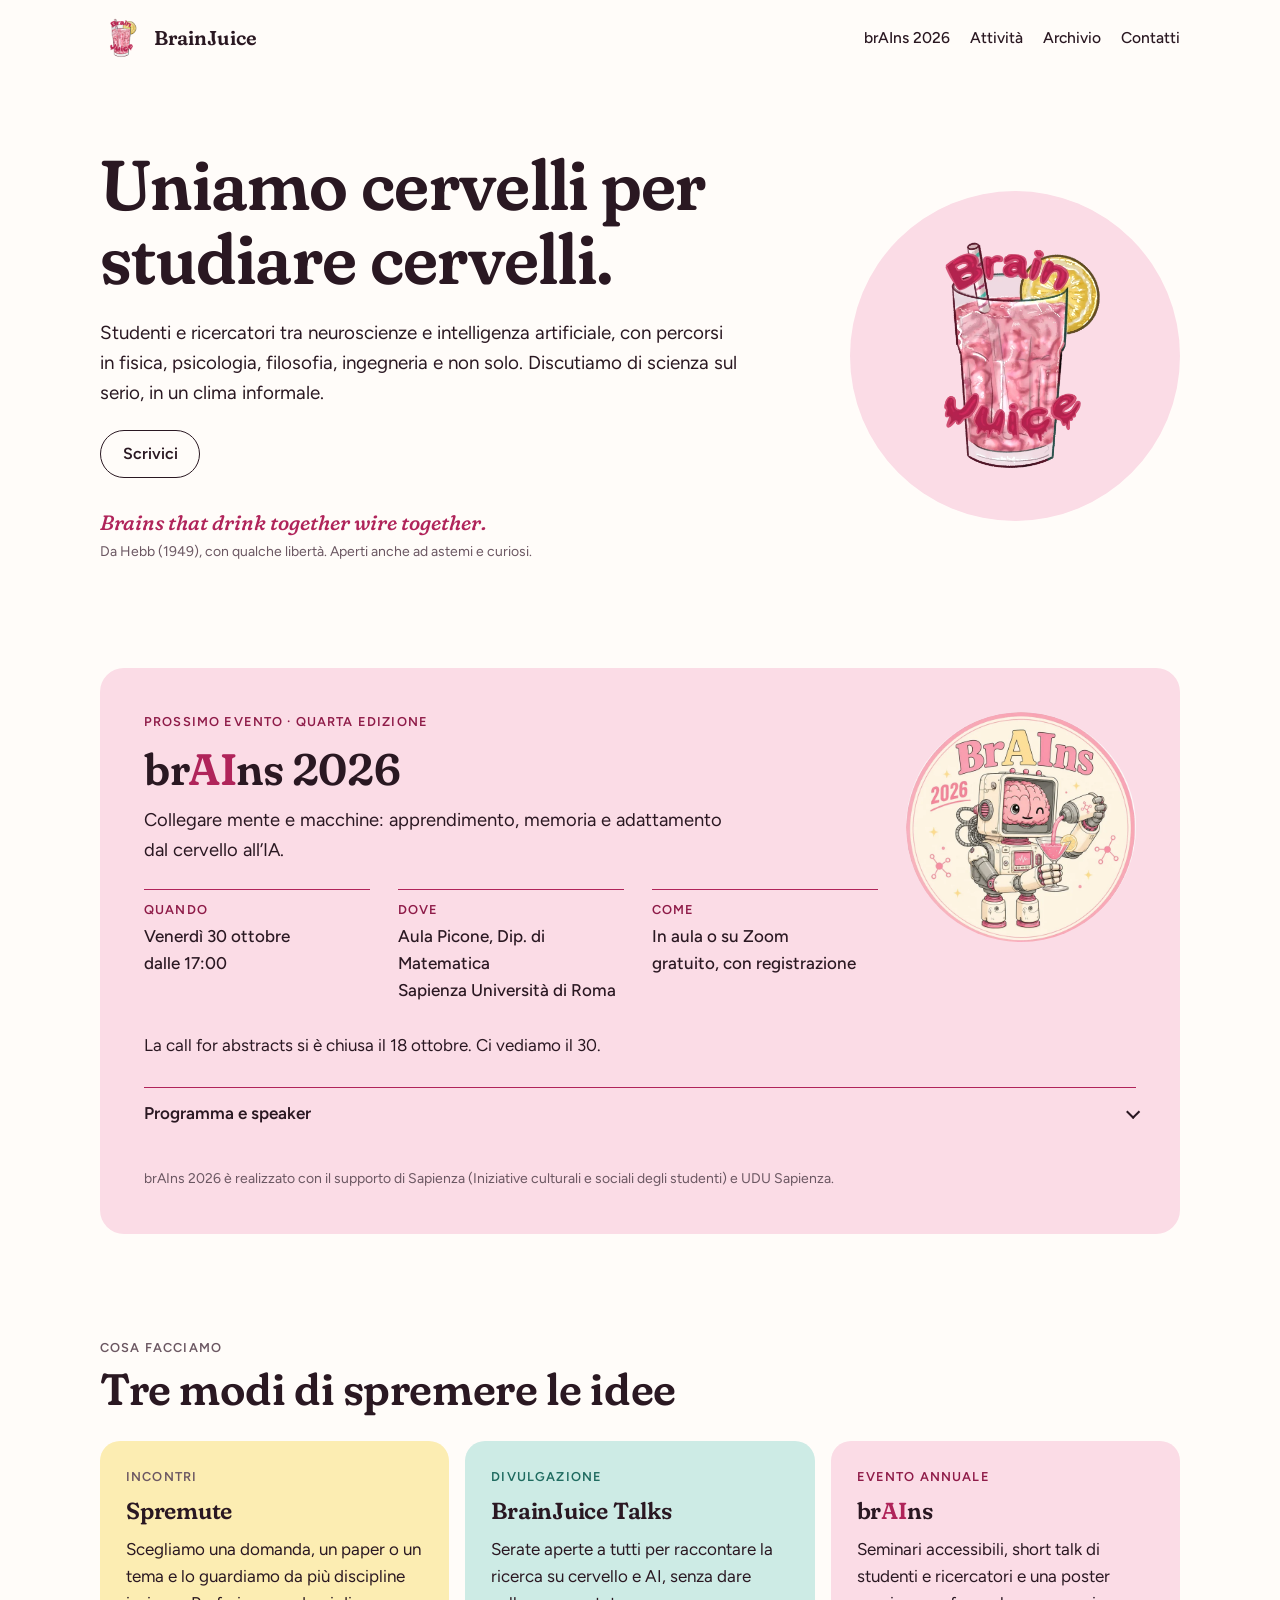
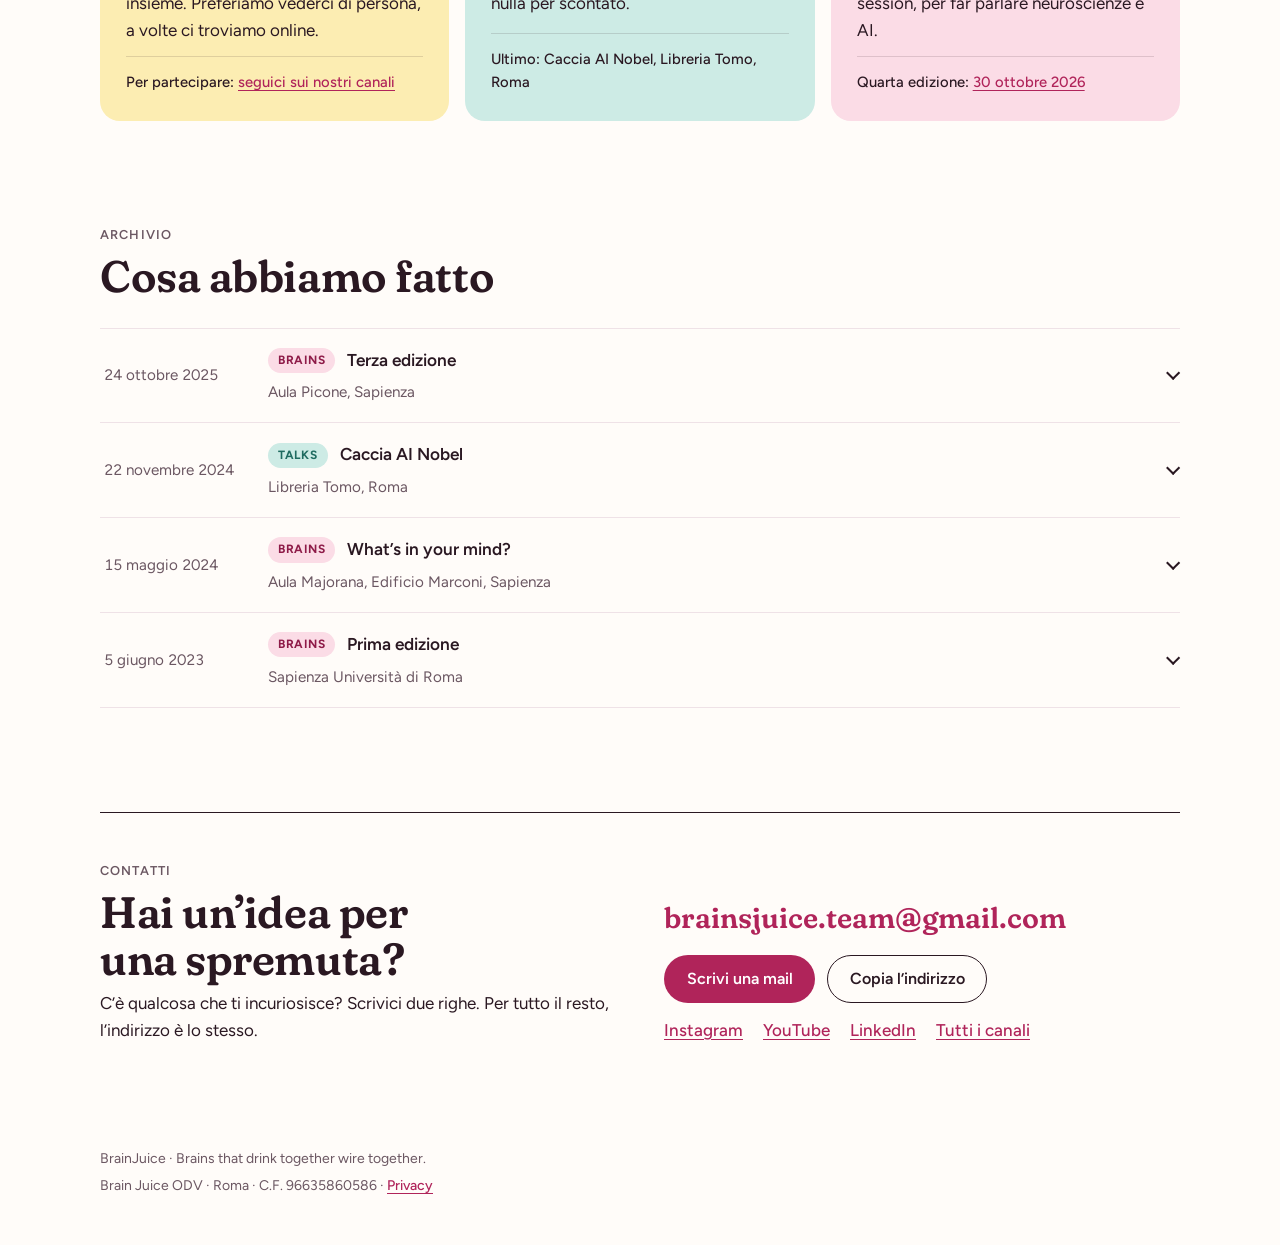
==== commit 3c1c20f4: "Call for abstracts: deadline 18 October, no strict length Co-Authored-By: Claude Sonnet 5.5 <noreply" ====
--- a/index.html
+++ b/index.html
@@ -18,7 +18,10 @@
   <meta property="og:image:height" content="630">
   <meta property="og:image:alt" content="Logo BrainJuice: un cervello rosa dentro un bicchiere">
   <meta name="twitter:card" content="summary_large_image">
-  <link rel="icon" href="assets/img/favicon-32.png" sizes="32x32" type="image/png">
+  <link rel="icon" href="/favicon.ico" sizes="48x48">
+  <link rel="icon" href="/assets/img/favicon-48.png" sizes="48x48" type="image/png">
+  <link rel="icon" href="/assets/img/favicon-96.png" sizes="96x96" type="image/png">
+  <link rel="icon" href="/assets/img/favicon-192.png" sizes="192x192" type="image/png">
   <link rel="apple-touch-icon" href="assets/img/apple-touch-icon.png">
   <link rel="preload" href="assets/fonts/figtree-latin-wght-normal.woff2" as="font" type="font/woff2" crossorigin>
   <link rel="preload" href="assets/fonts/fraunces-latin-full-normal.woff2" as="font" type="font/woff2" crossorigin>
@@ -124,6 +127,7 @@
           "@type": "Offer",
           "price": "0",
           "priceCurrency": "EUR",
+          "availability": "https://schema.org/InStock",
           "url": "https://forms.gle/KwpeU439AntMQkzZ6"
         }
       }
@@ -181,15 +185,15 @@
         <img class="panel-art" src="assets/img/brains-2026.webp" width="640" height="640" alt="Illustrazione di brAIns 2026: un robot con un cervello sorridente al posto dello schermo versa una bevanda rosa">
       </div>
 
-      <div class="call" data-deadline="2026-10-10" data-copy-scope>
-        <div class="call-head"><strong>Call for abstracts aperta</strong><span class="pill">fino al 10 ottobre · <span data-days>mancano 8 giorni</span></span></div>
-        <p>Manda titolo e abstract a <span class="email">brainsjuice.team@gmail.com</span>. Nella mail scrivi se vuoi presentare solo un poster o essere considerato anche per uno short talk. Gli short talk sono selezionati tra i partecipanti alla poster session.</p>
+      <div class="call" data-deadline="2026-10-18" data-copy-scope>
+        <div class="call-head"><strong>Call for abstracts aperta</strong><span class="pill">fino al 18 ottobre · <span data-days>mancano 8 giorni</span></span></div>
+        <p>Manda titolo e abstract a <span class="email">brainsjuice.team@gmail.com</span>. Non c’è un limite rigido: bastano poche righe. Nella mail scrivi se vuoi presentare solo un poster o essere considerato anche per uno short talk. Gli short talk sono selezionati tra i partecipanti alla poster session.</p>
         <div class="actions">
           <a class="btn btn-ghost" href="mailto:brainsjuice.team@gmail.com?subject=Abstract%20brAIns%202026">Scrivi la mail con l’abstract</a>
           <button class="btn btn-ghost" type="button" id="copy-call" data-copy="brainsjuice.team@gmail.com">Copia l’indirizzo</button>
         </div>
       </div>
-      <p class="call-closed" data-after-deadline hidden>La call for abstracts si è chiusa il 10 ottobre. Ci vediamo il 30.</p>
+      <p class="call-closed" data-after-deadline hidden>La call for abstracts si è chiusa il 18 ottobre. Ci vediamo il 30.</p>
 
       <details class="program">
         <summary>Programma e speaker</summary>
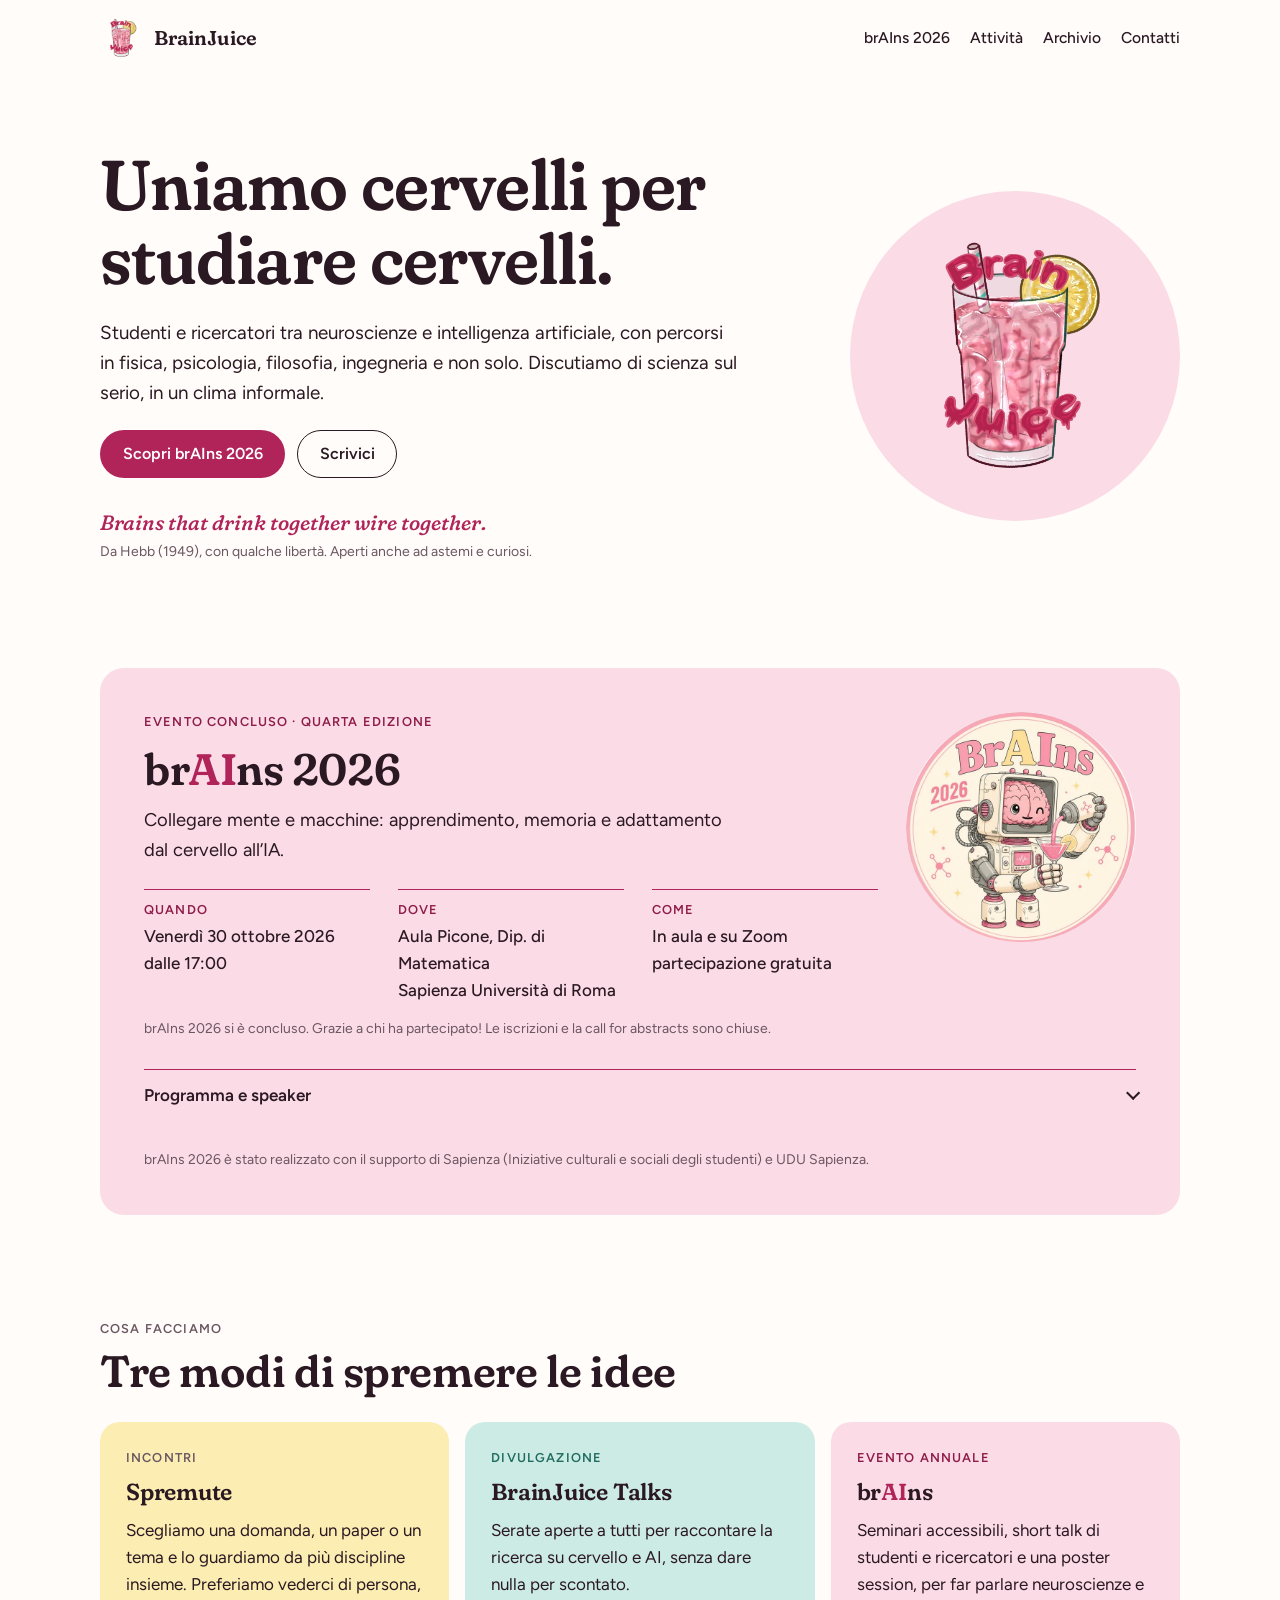
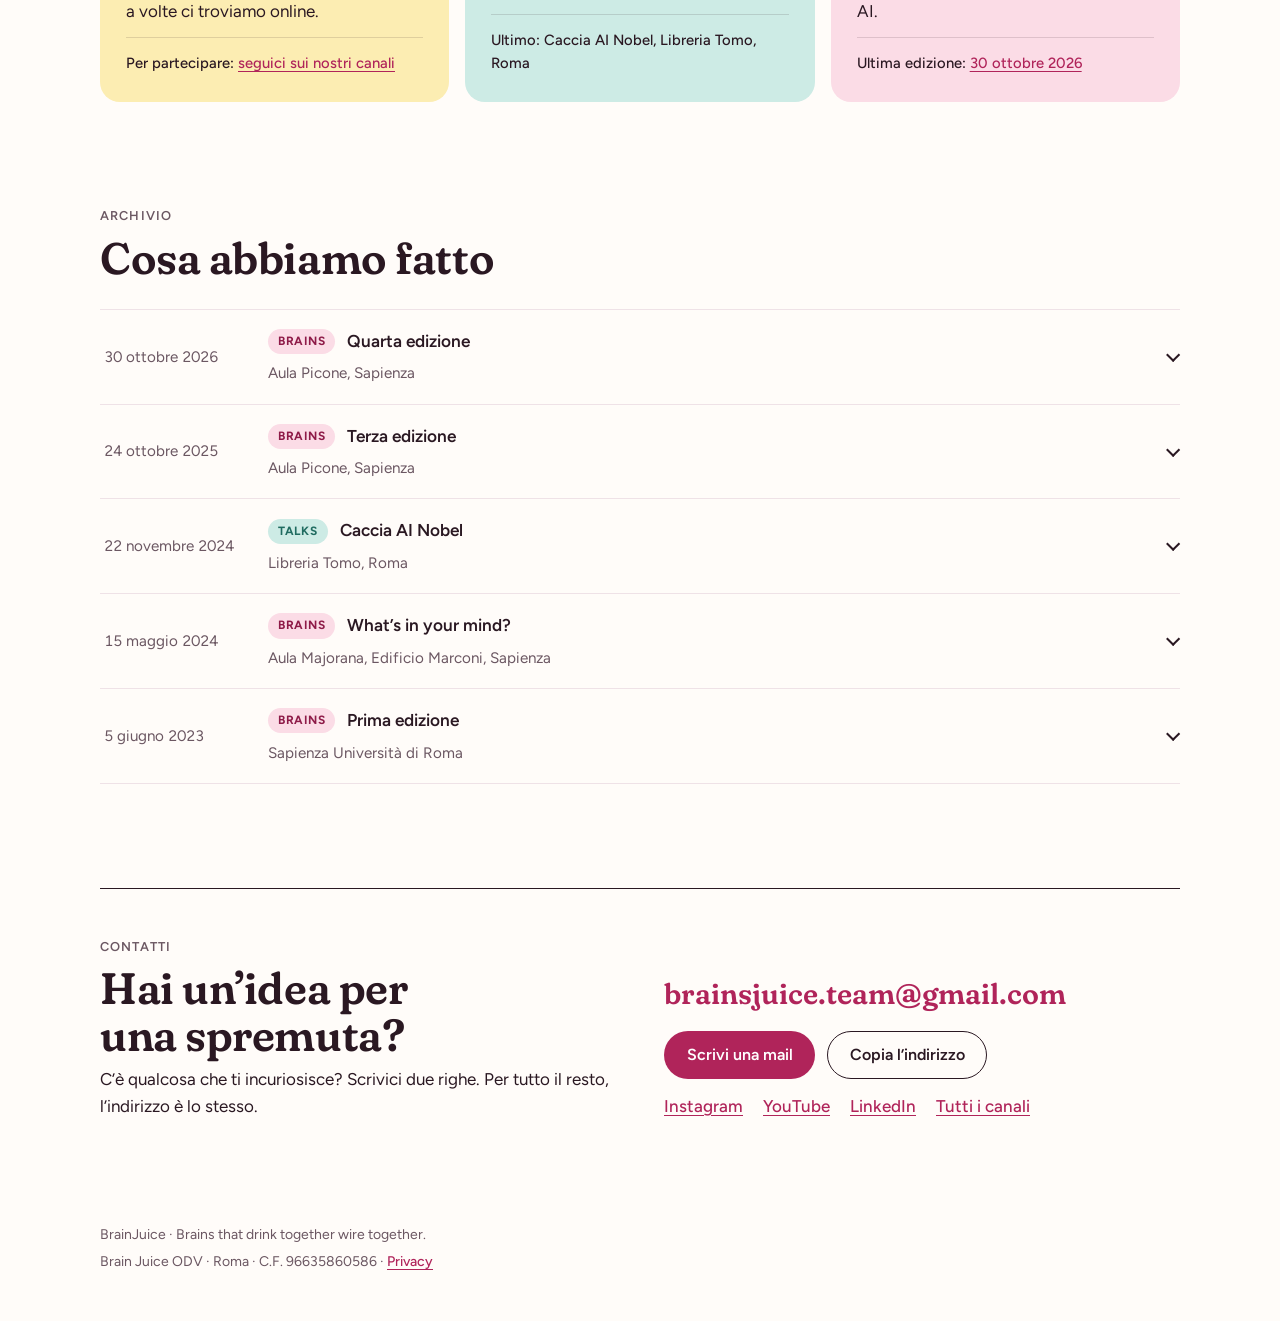
==== commit 19bd9064: "Close brAIns 2026 registration: update index.html" ====
--- a/index.html
+++ b/index.html
@@ -27,10 +27,8 @@
   <link rel="preload" href="assets/fonts/fraunces-latin-full-normal.woff2" as="font" type="font/woff2" crossorigin>
   <link rel="stylesheet" href="assets/css/style.css">
   <script src="assets/js/main.js" defer></script>
-  <!-- DATI PER I MOTORI DI RICERCA
-       Descrivono l'associazione e il prossimo evento a Google. Non si vedono nella pagina.
-       Quando cambi l'evento nel blocco PROSSIMO EVENTO, aggiorna anche la parte "Event" qui sotto
-       (nome, data, luogo, relatori) oppure cancellala se non c'è un evento in programma. -->
+  <!-- DATI PER I MOTORI DI RICERCA: associazione e sito.
+       Aggiungere un Event solo quando viene annunciato il prossimo evento. -->
   <script type="application/ld+json">
   {
     "@context": "https://schema.org",
@@ -70,66 +68,6 @@
         "publisher": {
           "@id": "https://brainsjuice.github.io/#organization"
         }
-      },
-      {
-        "@type": "Event",
-        "@id": "https://brainsjuice.github.io/#brains-2026",
-        "name": "brAIns 2026",
-        "description": "Quarta edizione di brAIns. Collegare mente e macchine: apprendimento, memoria e adattamento dal cervello all’IA. Seminari, short talk e poster session.",
-        "startDate": "2026-10-30T17:00:00+01:00",
-        "eventStatus": "https://schema.org/EventScheduled",
-        "eventAttendanceMode": "https://schema.org/MixedEventAttendanceMode",
-        "inLanguage": "it",
-        "image": [
-          "https://brainsjuice.github.io/assets/img/brains-2026.webp"
-        ],
-        "url": "https://brainsjuice.github.io/#brains",
-        "location": [
-          {
-            "@type": "Place",
-            "name": "Aula Picone, Dipartimento di Matematica, Sapienza Università di Roma",
-            "address": {
-              "@type": "PostalAddress",
-              "streetAddress": "Piazzale Aldo Moro 5",
-              "postalCode": "00185",
-              "addressLocality": "Roma",
-              "addressCountry": "IT"
-            }
-          },
-          {
-            "@type": "VirtualLocation",
-            "url": "https://forms.gle/KwpeU439AntMQkzZ6"
-          }
-        ],
-        "organizer": {
-          "@id": "https://brainsjuice.github.io/#organization"
-        },
-        "performer": [
-          {
-            "@type": "Person",
-            "name": "Vivaldo Moscatelli",
-            "affiliation": {
-              "@type": "Organization",
-              "name": "Banca d’Italia, EFI"
-            }
-          },
-          {
-            "@type": "Person",
-            "name": "Eleonora Russo",
-            "affiliation": {
-              "@type": "Organization",
-              "name": "The BioRobotics Institute, Scuola Superiore Sant’Anna di Pisa"
-            }
-          }
-        ],
-        "isAccessibleForFree": true,
-        "offers": {
-          "@type": "Offer",
-          "price": "0",
-          "priceCurrency": "EUR",
-          "availability": "https://schema.org/InStock",
-          "url": "https://forms.gle/KwpeU439AntMQkzZ6"
-        }
       }
     ]
   }
@@ -153,7 +91,7 @@
         <h1 id="hero-title">Uniamo cervelli per studiare cervelli.</h1>
         <p class="lede">Studenti e ricercatori tra neuroscienze e intelligenza artificiale, con percorsi in fisica, psicologia, filosofia, ingegneria e non solo. Discutiamo di scienza sul serio, in un clima informale.</p>
         <div class="actions">
-          <a class="btn btn-primary" href="https://forms.gle/KwpeU439AntMQkzZ6" target="_blank" rel="noopener" data-until="2026-10-30">Prenota il posto a brAIns 2026</a>
+          <a class="btn btn-primary" href="#brains">Scopri brAIns 2026</a>
           <a class="btn btn-ghost" href="#contatti">Scrivici</a>
         </div>
         <p class="motto"><span lang="en">Brains that drink together wire together.</span><small>Da Hebb (1949), con qualche libertà. Aperti anche ad astemi e curiosi.</small></p>
@@ -161,39 +99,22 @@
       <div class="hero-mark"><img src="assets/img/logo.webp" width="512" height="512" alt="Logo BrainJuice: un cervello rosa dentro un bicchiere, con cannuccia e fetta di limone"></div>
     </section>
 
-    <!-- PROSSIMO EVENTO
-         Date in formato AAAA-MM-GG:
-         - data-deadline = scadenza della call for abstracts (dopo quella data la call sparisce e appare il messaggio di chiusura)
-         - data-until    = giorno dell'evento (dopo quella data spariscono i pulsanti di prenotazione)
-         Quando l'evento è passato, spostalo nell'archivio e aggiorna questo blocco con il successivo. -->
+    <!-- ULTIMA EDIZIONE: conservare programma e dettagli come archivio dell’evento. -->
     <section id="brains" class="panel panel-pink" aria-labelledby="brains-title">
       <div class="panel-grid">
         <div class="panel-main">
-          <p class="eyebrow">Prossimo evento · quarta edizione</p>
+          <p class="eyebrow">Evento concluso · quarta edizione</p>
           <h2 id="brains-title">br<span class="ai">AI</span>ns 2026</h2>
           <p class="theme">Collegare mente e macchine: apprendimento, memoria e adattamento dal cervello all’IA.</p>
           <dl class="facts">
-            <div><dt>Quando</dt><dd>Venerdì 30 ottobre<br>dalle 17:00</dd></div>
+            <div><dt>Quando</dt><dd>Venerdì 30 ottobre 2026<br>dalle 17:00</dd></div>
             <div><dt>Dove</dt><dd>Aula Picone, Dip. di Matematica<br>Sapienza Università di Roma</dd></div>
-            <div><dt>Come</dt><dd>In aula o su Zoom<br>gratuito, con registrazione</dd></div>
+            <div><dt>Come</dt><dd>In aula e su Zoom<br>partecipazione gratuita</dd></div>
           </dl>
-          <div class="actions" data-until="2026-10-30">
-            <a class="btn btn-primary" href="https://forms.gle/KwpeU439AntMQkzZ6" target="_blank" rel="noopener">Prenota il tuo posto</a>
-          </div>
-          <p class="support" data-until="2026-10-30">I posti in aula sono limitati e vanno in ordine di iscrizione: se l’aula si riempie, si partecipa da remoto. Il link Zoom arriva per mail il giorno prima.</p>
+          <p class="support">brAIns 2026 si è concluso. Grazie a chi ha partecipato! Le iscrizioni e la call for abstracts sono chiuse.</p>
         </div>
         <img class="panel-art" src="assets/img/brains-2026.webp" width="640" height="640" alt="Illustrazione di brAIns 2026: un robot con un cervello sorridente al posto dello schermo versa una bevanda rosa">
       </div>
-
-      <div class="call" data-deadline="2026-10-18" data-copy-scope>
-        <div class="call-head"><strong>Call for abstracts aperta</strong><span class="pill">fino al 18 ottobre · <span data-days>mancano 8 giorni</span></span></div>
-        <p>Manda titolo e abstract a <span class="email">brainsjuice.team@gmail.com</span>. Non c’è un limite rigido: bastano poche righe. Nella mail scrivi se vuoi presentare solo un poster o essere considerato anche per uno short talk. Gli short talk sono selezionati tra i partecipanti alla poster session.</p>
-        <div class="actions">
-          <a class="btn btn-ghost" href="mailto:brainsjuice.team@gmail.com?subject=Abstract%20brAIns%202026">Scrivi la mail con l’abstract</a>
-          <button class="btn btn-ghost" type="button" id="copy-call" data-copy="brainsjuice.team@gmail.com">Copia l’indirizzo</button>
-        </div>
-      </div>
-      <p class="call-closed" data-after-deadline hidden>La call for abstracts si è chiusa il 18 ottobre. Ci vediamo il 30.</p>
 
       <details class="program">
         <summary>Programma e speaker</summary>
@@ -207,7 +128,7 @@
           <li><time datetime="2026-10-30T18:45">18:45</time><div><strong>Poster session</strong></div></li>
         </ol>
       </details>
-      <p class="support">brAIns 2026 è realizzato con il supporto di Sapienza (Iniziative culturali e sociali degli studenti) e UDU Sapienza.</p>
+      <p class="support">brAIns 2026 è stato realizzato con il supporto di Sapienza (Iniziative culturali e sociali degli studenti) e UDU Sapienza.</p>
     </section>
 
     <section id="attivita" aria-labelledby="att-title">
@@ -232,7 +153,7 @@
           <p class="eyebrow">Evento annuale</p>
           <h3>br<span class="ai">AI</span>ns</h3>
           <p>Seminari accessibili, short talk di studenti e ricercatori e una poster session, per far parlare neuroscienze e AI.</p>
-          <p class="foot">Quarta edizione: <a href="#brains">30 ottobre 2026</a></p>
+          <p class="foot">Ultima edizione: <a href="#brains">30 ottobre 2026</a></p>
         </article>
       </div>
     </section>
@@ -261,6 +182,11 @@
            Per aggiungere un evento copia un <li> e mettilo in cima (dal più recente al più vecchio).
            Etichette: chip-pink = brAIns, chip-mint = Talks, chip-lemon = Spremute. -->
       <ol class="archive">
+        <li><details>
+          <summary><time class="a-date" datetime="2026-10-30">30 ottobre 2026</time>
+            <span class="a-main"><span class="chip chip-pink">brAIns</span><span class="a-title">Quarta edizione</span><span class="a-place">Aula Picone, Sapienza</span></span></summary>
+          <div class="a-body"><p>Collegare mente e macchine: apprendimento, memoria e adattamento dal cervello all’IA. Seminari di Vivaldo Moscatelli ed Eleonora Russo, short talk e poster session.</p><p><a href="#brains">Programma e dettagli dell’edizione 2026</a></p></div>
+        </details></li>
         <li><details>
           <summary><time class="a-date" datetime="2025-10-24">24 ottobre 2025</time>
             <span class="a-main"><span class="chip chip-pink">brAIns</span><span class="a-title">Terza edizione</span><span class="a-place">Aula Picone, Sapienza</span></span></summary>
